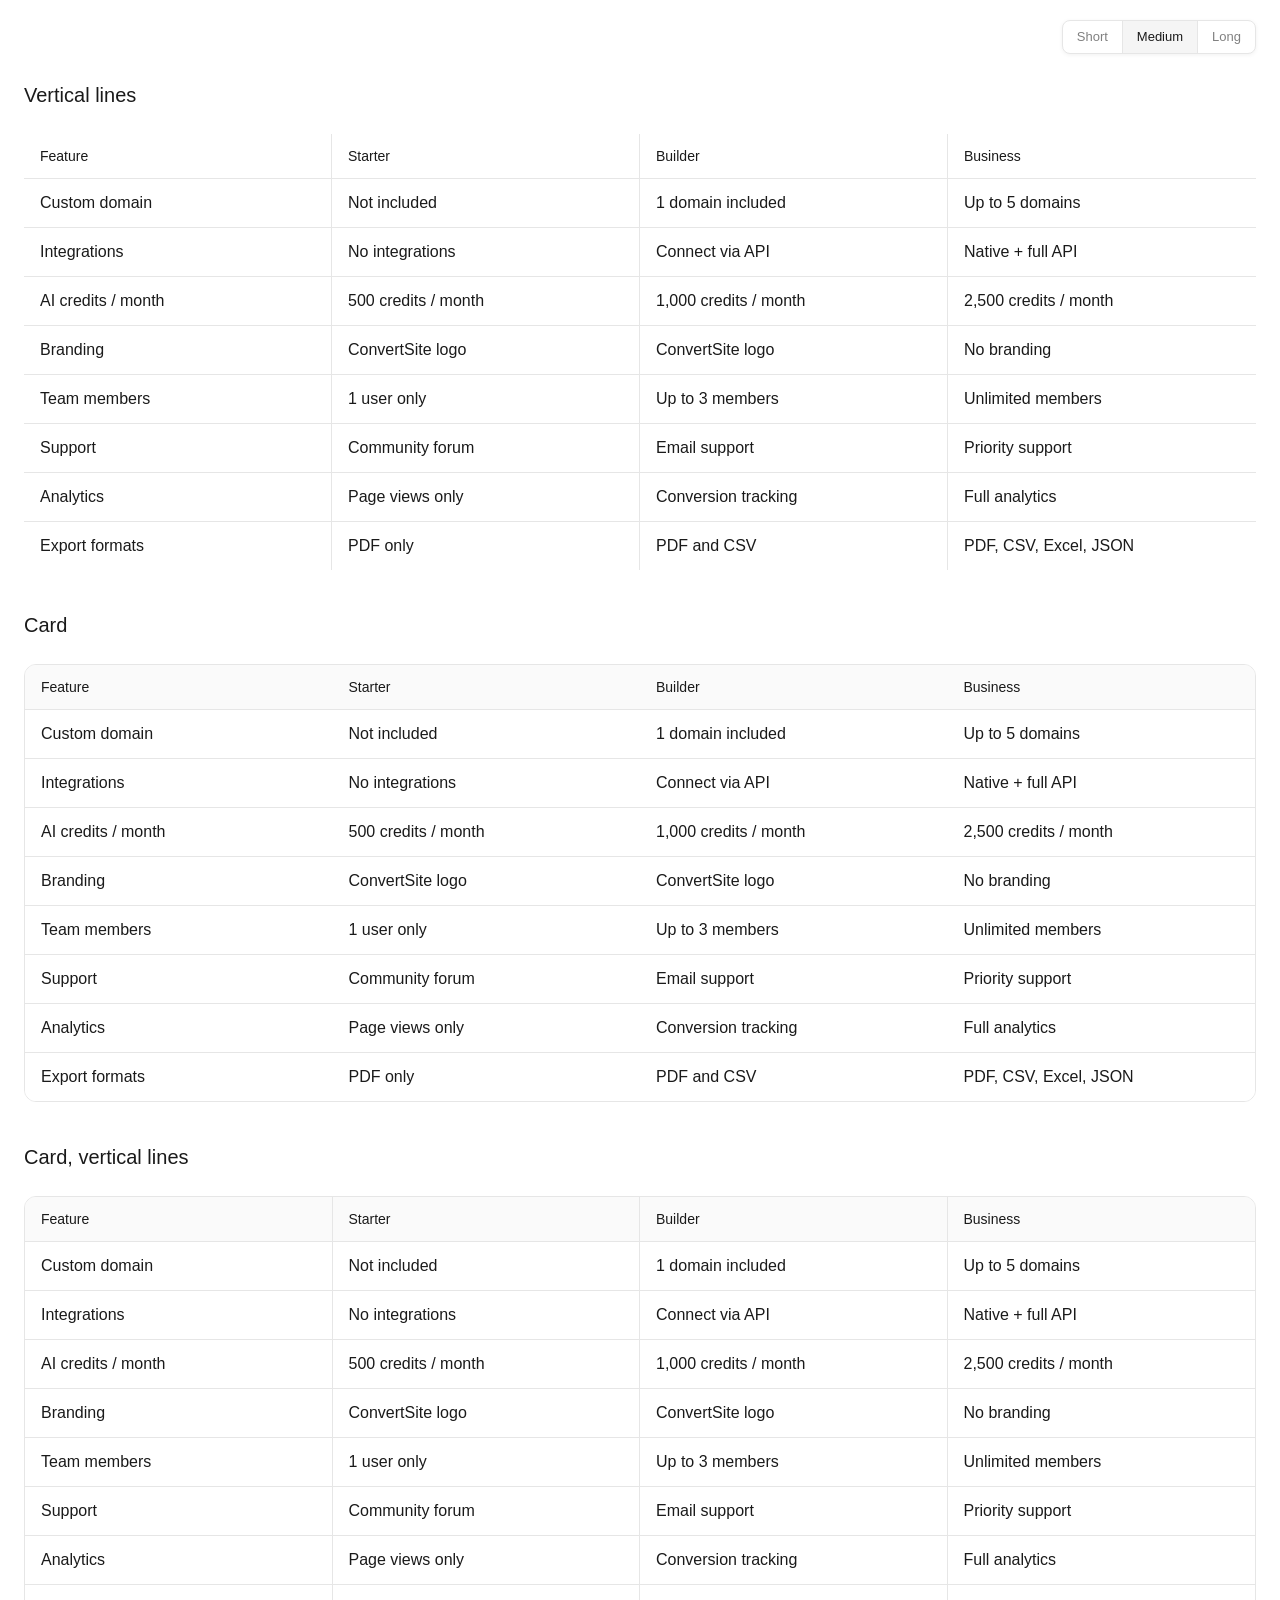
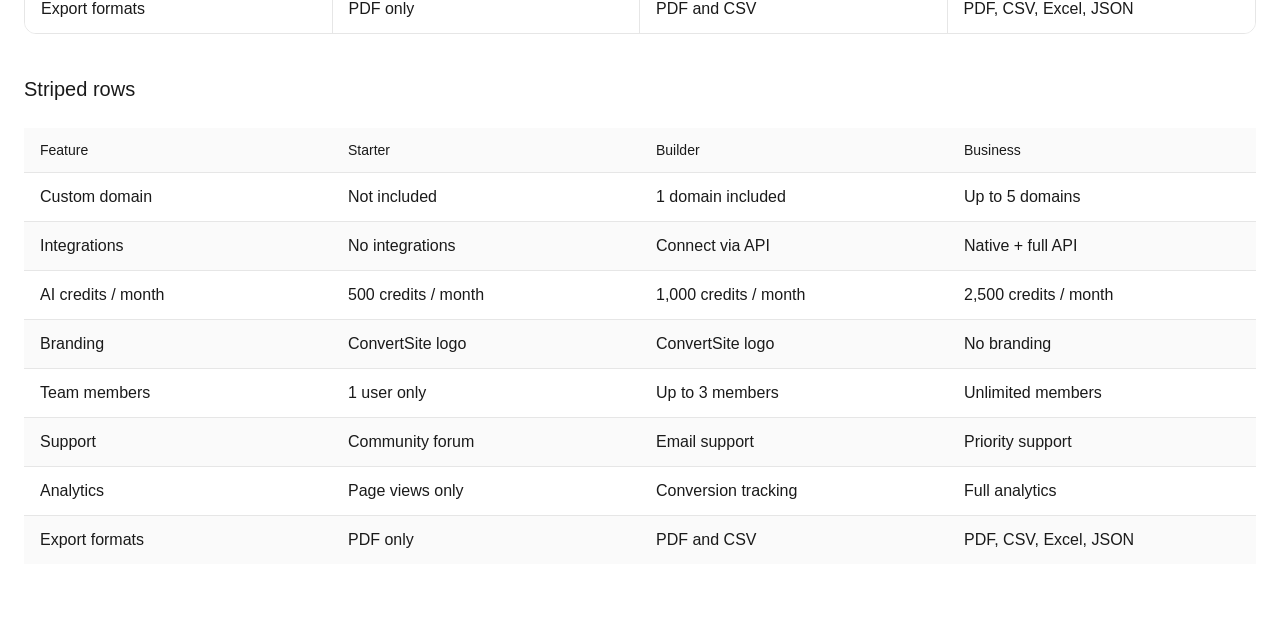
==== components-tables/index.html @ 65585ebb "rename" ====
<html>
    <head>
        <link rel="stylesheet" type="text/css" href="style.css" />
    </head>
    <body>

        <!-- Radio inputs — drive content switching via CSS :has() -->
        <input type="radio" id="opt-short" name="content-length">
        <input type="radio" id="opt-medium" name="content-length" checked>
        <input type="radio" id="opt-long" name="content-length">

        <!-- Controls -->
        <div class="controls">
            <label for="opt-short">Short</label>
            <label for="opt-medium">Medium</label>
            <label for="opt-long">Long</label>
        </div>

        <!-- Vertical lines -->
        <div class="section">
            <div class="section-title">Vertical lines</div>
            <div class="table-outer">
            <div class="table-wrapper vertical-lines borderless no-header-bg">
                <div class="table">
                    <div class="tr header">
                        <div class="td">Feature</div>
                        <div class="td">Starter</div>
                        <div class="td">Builder</div>
                        <div class="td">Business</div>
                    </div>
                    <div class="tr">
                        <div class="td"><span class="s">Domain</span><span class="m">Custom domain</span><span class="l">Custom domain setup</span></div>
                        <div class="td"><span class="s">—</span><span class="m">Not included</span><span class="l">Not available on this plan — upgrade to Builder or higher to use a custom domain</span></div>
                        <div class="td"><span class="s">1 domain</span><span class="m">1 domain included</span><span class="l">Include one custom domain to give your calculator a branded, professional URL</span></div>
                        <div class="td"><span class="s">Up to 5</span><span class="m">Up to 5 domains</span><span class="l">Connect up to five custom domains across your different products and marketing campaigns</span></div>
                    </div>
                    <div class="tr">
                        <div class="td"><span class="s">Integrations</span><span class="m">Integrations</span><span class="l">External integrations</span></div>
                        <div class="td"><span class="s">None</span><span class="m">No integrations</span><span class="l">No third-party integrations are supported on the Starter plan</span></div>
                        <div class="td"><span class="s">API key</span><span class="m">Connect via API</span><span class="l">Connect external services using a personal API key with our REST API</span></div>
                        <div class="td"><span class="s">Full</span><span class="m">Native + full API</span><span class="l">Native integrations with tools like Zapier and HubSpot, plus full REST API and webhook support</span></div>
                    </div>
                    <div class="tr">
                        <div class="td"><span class="s">AI credits</span><span class="m">AI credits / month</span><span class="l">Monthly AI credits</span></div>
                        <div class="td"><span class="s">500/mo</span><span class="m">500 credits / month</span><span class="l">500 AI credits per month, shared across all calculators on your account</span></div>
                        <div class="td"><span class="s">1K/mo</span><span class="m">1,000 credits / month</span><span class="l">1,000 AI credits per month — sufficient for most mid-traffic projects and calculators</span></div>
                        <div class="td"><span class="s">2.5K/mo</span><span class="m">2,500 credits / month</span><span class="l">2,500 AI credits per month with the option to purchase additional credit bundles as needed</span></div>
                    </div>
                    <div class="tr">
                        <div class="td"><span class="s">Branding</span><span class="m">Branding</span><span class="l">Branding &amp; white-label</span></div>
                        <div class="td"><span class="s">CC logo</span><span class="m">ConvertSite logo</span><span class="l">The ConvertSite logo is permanently shown on all your published calculators</span></div>
                        <div class="td"><span class="s">CC logo</span><span class="m">ConvertSite logo</span><span class="l">The ConvertSite branding remains visible on all calculators and cannot be hidden on this plan</span></div>
                        <div class="td"><span class="s">None</span><span class="m">No branding</span><span class="l">Fully white-label — remove all ConvertSite branding and present your calculators under your own company name and logo</span></div>
                    </div>
                    <div class="tr">
                        <div class="td"><span class="s">Team</span><span class="m">Team members</span><span class="l">Team &amp; collaboration</span></div>
                        <div class="td"><span class="s">1 user</span><span class="m">1 user only</span><span class="l">Single-user account — no collaboration features or team access are included</span></div>
                        <div class="td"><span class="s">3 users</span><span class="m">Up to 3 members</span><span class="l">Invite up to three team members to collaborate on calculators and share workspaces</span></div>
                        <div class="td"><span class="s">Unlimited</span><span class="m">Unlimited members</span><span class="l">Unlimited team members with role-based permissions, activity logs, and workspace management</span></div>
                    </div>
                    <div class="tr">
                        <div class="td"><span class="s">Support</span><span class="m">Support</span><span class="l">Customer support</span></div>
                        <div class="td"><span class="s">Forum</span><span class="m">Community forum</span><span class="l">Access our public documentation and community forum for self-service support only</span></div>
                        <div class="td"><span class="s">Email</span><span class="m">Email support</span><span class="l">Email support included with a guaranteed response within two business days</span></div>
                        <div class="td"><span class="s">Priority</span><span class="m">Priority support</span><span class="l">Dedicated account manager, priority ticket queue, and optional onboarding session with our team</span></div>
                    </div>
                    <div class="tr">
                        <div class="td"><span class="s">Analytics</span><span class="m">Analytics</span><span class="l">Analytics &amp; reporting</span></div>
                        <div class="td"><span class="s">Basic</span><span class="m">Page views only</span><span class="l">View basic traffic metrics including total page views and unique visitors per calculator</span></div>
                        <div class="td"><span class="s">Standard</span><span class="m">Conversion tracking</span><span class="l">Track conversions, user drop-off, and step-by-step funnel performance across your calculators</span></div>
                        <div class="td"><span class="s">Advanced</span><span class="m">Full analytics</span><span class="l">Advanced reporting dashboard with custom KPI configuration, audience segments, and scheduled email reports</span></div>
                    </div>
                    <div class="tr">
                        <div class="td"><span class="s">Export</span><span class="m">Export formats</span><span class="l">Data export</span></div>
                        <div class="td"><span class="s">PDF</span><span class="m">PDF only</span><span class="l">Download calculator results as a formatted PDF document — no other export options are available</span></div>
                        <div class="td"><span class="s">PDF, CSV</span><span class="m">PDF and CSV</span><span class="l">Export your data as a clean PDF report or a structured CSV file ready for spreadsheet tools</span></div>
                        <div class="td"><span class="s">All formats</span><span class="m">PDF, CSV, Excel, JSON</span><span class="l">Export in any format you need: PDF, CSV, Microsoft Excel (.xlsx), or raw JSON for developer and API use</span></div>
                    </div>
                </div>
            </div>
            </div>
        </div>

        <!-- Card -->
        <div class="section">
            <div class="section-title">Card</div>
            <div class="table-outer">
            <div class="table-wrapper">
                <div class="table">
                    <div class="tr header">
                        <div class="td">Feature</div>
                        <div class="td">Starter</div>
                        <div class="td">Builder</div>
                        <div class="td">Business</div>
                    </div>
                    <div class="tr">
                        <div class="td"><span class="s">Domain</span><span class="m">Custom domain</span><span class="l">Custom domain setup</span></div>
                        <div class="td"><span class="s">—</span><span class="m">Not included</span><span class="l">Not available on this plan — upgrade to Builder or higher to use a custom domain</span></div>
                        <div class="td"><span class="s">1 domain</span><span class="m">1 domain included</span><span class="l">Include one custom domain to give your calculator a branded, professional URL</span></div>
                        <div class="td"><span class="s">Up to 5</span><span class="m">Up to 5 domains</span><span class="l">Connect up to five custom domains across your different products and marketing campaigns</span></div>
                    </div>
                    <div class="tr">
                        <div class="td"><span class="s">Integrations</span><span class="m">Integrations</span><span class="l">External integrations</span></div>
                        <div class="td"><span class="s">None</span><span class="m">No integrations</span><span class="l">No third-party integrations are supported on the Starter plan</span></div>
                        <div class="td"><span class="s">API key</span><span class="m">Connect via API</span><span class="l">Connect external services using a personal API key with our REST API</span></div>
                        <div class="td"><span class="s">Full</span><span class="m">Native + full API</span><span class="l">Native integrations with tools like Zapier and HubSpot, plus full REST API and webhook support</span></div>
                    </div>
                    <div class="tr">
                        <div class="td"><span class="s">AI credits</span><span class="m">AI credits / month</span><span class="l">Monthly AI credits</span></div>
                        <div class="td"><span class="s">500/mo</span><span class="m">500 credits / month</span><span class="l">500 AI credits per month, shared across all calculators on your account</span></div>
                        <div class="td"><span class="s">1K/mo</span><span class="m">1,000 credits / month</span><span class="l">1,000 AI credits per month — sufficient for most mid-traffic projects and calculators</span></div>
                        <div class="td"><span class="s">2.5K/mo</span><span class="m">2,500 credits / month</span><span class="l">2,500 AI credits per month with the option to purchase additional credit bundles as needed</span></div>
                    </div>
                    <div class="tr">
                        <div class="td"><span class="s">Branding</span><span class="m">Branding</span><span class="l">Branding &amp; white-label</span></div>
                        <div class="td"><span class="s">CC logo</span><span class="m">ConvertSite logo</span><span class="l">The ConvertSite logo is permanently shown on all your published calculators</span></div>
                        <div class="td"><span class="s">CC logo</span><span class="m">ConvertSite logo</span><span class="l">The ConvertSite branding remains visible on all calculators and cannot be hidden on this plan</span></div>
                        <div class="td"><span class="s">None</span><span class="m">No branding</span><span class="l">Fully white-label — remove all ConvertSite branding and present your calculators under your own company name and logo</span></div>
                    </div>
                    <div class="tr">
                        <div class="td"><span class="s">Team</span><span class="m">Team members</span><span class="l">Team &amp; collaboration</span></div>
                        <div class="td"><span class="s">1 user</span><span class="m">1 user only</span><span class="l">Single-user account — no collaboration features or team access are included</span></div>
                        <div class="td"><span class="s">3 users</span><span class="m">Up to 3 members</span><span class="l">Invite up to three team members to collaborate on calculators and share workspaces</span></div>
                        <div class="td"><span class="s">Unlimited</span><span class="m">Unlimited members</span><span class="l">Unlimited team members with role-based permissions, activity logs, and workspace management</span></div>
                    </div>
                    <div class="tr">
                        <div class="td"><span class="s">Support</span><span class="m">Support</span><span class="l">Customer support</span></div>
                        <div class="td"><span class="s">Forum</span><span class="m">Community forum</span><span class="l">Access our public documentation and community forum for self-service support only</span></div>
                        <div class="td"><span class="s">Email</span><span class="m">Email support</span><span class="l">Email support included with a guaranteed response within two business days</span></div>
                        <div class="td"><span class="s">Priority</span><span class="m">Priority support</span><span class="l">Dedicated account manager, priority ticket queue, and optional onboarding session with our team</span></div>
                    </div>
                    <div class="tr">
                        <div class="td"><span class="s">Analytics</span><span class="m">Analytics</span><span class="l">Analytics &amp; reporting</span></div>
                        <div class="td"><span class="s">Basic</span><span class="m">Page views only</span><span class="l">View basic traffic metrics including total page views and unique visitors per calculator</span></div>
                        <div class="td"><span class="s">Standard</span><span class="m">Conversion tracking</span><span class="l">Track conversions, user drop-off, and step-by-step funnel performance across your calculators</span></div>
                        <div class="td"><span class="s">Advanced</span><span class="m">Full analytics</span><span class="l">Advanced reporting dashboard with custom KPI configuration, audience segments, and scheduled email reports</span></div>
                    </div>
                    <div class="tr">
                        <div class="td"><span class="s">Export</span><span class="m">Export formats</span><span class="l">Data export</span></div>
                        <div class="td"><span class="s">PDF</span><span class="m">PDF only</span><span class="l">Download calculator results as a formatted PDF document — no other export options are available</span></div>
                        <div class="td"><span class="s">PDF, CSV</span><span class="m">PDF and CSV</span><span class="l">Export your data as a clean PDF report or a structured CSV file ready for spreadsheet tools</span></div>
                        <div class="td"><span class="s">All formats</span><span class="m">PDF, CSV, Excel, JSON</span><span class="l">Export in any format you need: PDF, CSV, Microsoft Excel (.xlsx), or raw JSON for developer and API use</span></div>
                    </div>
                </div>
            </div>
            </div>
        </div>

        <!-- Card, vertical lines -->
        <div class="section">
            <div class="section-title">Card, vertical lines</div>
            <div class="table-outer">
            <div class="table-wrapper vertical-lines">
                <div class="table">
                    <div class="tr header">
                        <div class="td">Feature</div>
                        <div class="td">Starter</div>
                        <div class="td">Builder</div>
                        <div class="td">Business</div>
                    </div>
                    <div class="tr">
                        <div class="td"><span class="s">Domain</span><span class="m">Custom domain</span><span class="l">Custom domain setup</span></div>
                        <div class="td"><span class="s">—</span><span class="m">Not included</span><span class="l">Not available on this plan — upgrade to Builder or higher to use a custom domain</span></div>
                        <div class="td"><span class="s">1 domain</span><span class="m">1 domain included</span><span class="l">Include one custom domain to give your calculator a branded, professional URL</span></div>
                        <div class="td"><span class="s">Up to 5</span><span class="m">Up to 5 domains</span><span class="l">Connect up to five custom domains across your different products and marketing campaigns</span></div>
                    </div>
                    <div class="tr">
                        <div class="td"><span class="s">Integrations</span><span class="m">Integrations</span><span class="l">External integrations</span></div>
                        <div class="td"><span class="s">None</span><span class="m">No integrations</span><span class="l">No third-party integrations are supported on the Starter plan</span></div>
                        <div class="td"><span class="s">API key</span><span class="m">Connect via API</span><span class="l">Connect external services using a personal API key with our REST API</span></div>
                        <div class="td"><span class="s">Full</span><span class="m">Native + full API</span><span class="l">Native integrations with tools like Zapier and HubSpot, plus full REST API and webhook support</span></div>
                    </div>
                    <div class="tr">
                        <div class="td"><span class="s">AI credits</span><span class="m">AI credits / month</span><span class="l">Monthly AI credits</span></div>
                        <div class="td"><span class="s">500/mo</span><span class="m">500 credits / month</span><span class="l">500 AI credits per month, shared across all calculators on your account</span></div>
                        <div class="td"><span class="s">1K/mo</span><span class="m">1,000 credits / month</span><span class="l">1,000 AI credits per month — sufficient for most mid-traffic projects and calculators</span></div>
                        <div class="td"><span class="s">2.5K/mo</span><span class="m">2,500 credits / month</span><span class="l">2,500 AI credits per month with the option to purchase additional credit bundles as needed</span></div>
                    </div>
                    <div class="tr">
                        <div class="td"><span class="s">Branding</span><span class="m">Branding</span><span class="l">Branding &amp; white-label</span></div>
                        <div class="td"><span class="s">CC logo</span><span class="m">ConvertSite logo</span><span class="l">The ConvertSite logo is permanently shown on all your published calculators</span></div>
                        <div class="td"><span class="s">CC logo</span><span class="m">ConvertSite logo</span><span class="l">The ConvertSite branding remains visible on all calculators and cannot be hidden on this plan</span></div>
                        <div class="td"><span class="s">None</span><span class="m">No branding</span><span class="l">Fully white-label — remove all ConvertSite branding and present your calculators under your own company name and logo</span></div>
                    </div>
                    <div class="tr">
                        <div class="td"><span class="s">Team</span><span class="m">Team members</span><span class="l">Team &amp; collaboration</span></div>
                        <div class="td"><span class="s">1 user</span><span class="m">1 user only</span><span class="l">Single-user account — no collaboration features or team access are included</span></div>
                        <div class="td"><span class="s">3 users</span><span class="m">Up to 3 members</span><span class="l">Invite up to three team members to collaborate on calculators and share workspaces</span></div>
                        <div class="td"><span class="s">Unlimited</span><span class="m">Unlimited members</span><span class="l">Unlimited team members with role-based permissions, activity logs, and workspace management</span></div>
                    </div>
                    <div class="tr">
                        <div class="td"><span class="s">Support</span><span class="m">Support</span><span class="l">Customer support</span></div>
                        <div class="td"><span class="s">Forum</span><span class="m">Community forum</span><span class="l">Access our public documentation and community forum for self-service support only</span></div>
                        <div class="td"><span class="s">Email</span><span class="m">Email support</span><span class="l">Email support included with a guaranteed response within two business days</span></div>
                        <div class="td"><span class="s">Priority</span><span class="m">Priority support</span><span class="l">Dedicated account manager, priority ticket queue, and optional onboarding session with our team</span></div>
                    </div>
                    <div class="tr">
                        <div class="td"><span class="s">Analytics</span><span class="m">Analytics</span><span class="l">Analytics &amp; reporting</span></div>
                        <div class="td"><span class="s">Basic</span><span class="m">Page views only</span><span class="l">View basic traffic metrics including total page views and unique visitors per calculator</span></div>
                        <div class="td"><span class="s">Standard</span><span class="m">Conversion tracking</span><span class="l">Track conversions, user drop-off, and step-by-step funnel performance across your calculators</span></div>
                        <div class="td"><span class="s">Advanced</span><span class="m">Full analytics</span><span class="l">Advanced reporting dashboard with custom KPI configuration, audience segments, and scheduled email reports</span></div>
                    </div>
                    <div class="tr">
                        <div class="td"><span class="s">Export</span><span class="m">Export formats</span><span class="l">Data export</span></div>
                        <div class="td"><span class="s">PDF</span><span class="m">PDF only</span><span class="l">Download calculator results as a formatted PDF document — no other export options are available</span></div>
                        <div class="td"><span class="s">PDF, CSV</span><span class="m">PDF and CSV</span><span class="l">Export your data as a clean PDF report or a structured CSV file ready for spreadsheet tools</span></div>
                        <div class="td"><span class="s">All formats</span><span class="m">PDF, CSV, Excel, JSON</span><span class="l">Export in any format you need: PDF, CSV, Microsoft Excel (.xlsx), or raw JSON for developer and API use</span></div>
                    </div>
                </div>
            </div>
            </div>
        </div>

        <!-- Striped rows -->
        <div class="section">
            <div class="section-title">Striped rows</div>
            <div class="table-outer">
            <div class="table-wrapper striped borderless">
                <div class="table">
                    <div class="tr header">
                        <div class="td">Feature</div>
                        <div class="td">Starter</div>
                        <div class="td">Builder</div>
                        <div class="td">Business</div>
                    </div>
                    <div class="tr">
                        <div class="td"><span class="s">Domain</span><span class="m">Custom domain</span><span class="l">Custom domain setup</span></div>
                        <div class="td"><span class="s">—</span><span class="m">Not included</span><span class="l">Not available on this plan — upgrade to Builder or higher to use a custom domain</span></div>
                        <div class="td"><span class="s">1 domain</span><span class="m">1 domain included</span><span class="l">Include one custom domain to give your calculator a branded, professional URL</span></div>
                        <div class="td"><span class="s">Up to 5</span><span class="m">Up to 5 domains</span><span class="l">Connect up to five custom domains across your different products and marketing campaigns</span></div>
                    </div>
                    <div class="tr">
                        <div class="td"><span class="s">Integrations</span><span class="m">Integrations</span><span class="l">External integrations</span></div>
                        <div class="td"><span class="s">None</span><span class="m">No integrations</span><span class="l">No third-party integrations are supported on the Starter plan</span></div>
                        <div class="td"><span class="s">API key</span><span class="m">Connect via API</span><span class="l">Connect external services using a personal API key with our REST API</span></div>
                        <div class="td"><span class="s">Full</span><span class="m">Native + full API</span><span class="l">Native integrations with tools like Zapier and HubSpot, plus full REST API and webhook support</span></div>
                    </div>
                    <div class="tr">
                        <div class="td"><span class="s">AI credits</span><span class="m">AI credits / month</span><span class="l">Monthly AI credits</span></div>
                        <div class="td"><span class="s">500/mo</span><span class="m">500 credits / month</span><span class="l">500 AI credits per month, shared across all calculators on your account</span></div>
                        <div class="td"><span class="s">1K/mo</span><span class="m">1,000 credits / month</span><span class="l">1,000 AI credits per month — sufficient for most mid-traffic projects and calculators</span></div>
                        <div class="td"><span class="s">2.5K/mo</span><span class="m">2,500 credits / month</span><span class="l">2,500 AI credits per month with the option to purchase additional credit bundles as needed</span></div>
                    </div>
                    <div class="tr">
                        <div class="td"><span class="s">Branding</span><span class="m">Branding</span><span class="l">Branding &amp; white-label</span></div>
                        <div class="td"><span class="s">CC logo</span><span class="m">ConvertSite logo</span><span class="l">The ConvertSite logo is permanently shown on all your published calculators</span></div>
                        <div class="td"><span class="s">CC logo</span><span class="m">ConvertSite logo</span><span class="l">The ConvertSite branding remains visible on all calculators and cannot be hidden on this plan</span></div>
                        <div class="td"><span class="s">None</span><span class="m">No branding</span><span class="l">Fully white-label — remove all ConvertSite branding and present your calculators under your own company name and logo</span></div>
                    </div>
                    <div class="tr">
                        <div class="td"><span class="s">Team</span><span class="m">Team members</span><span class="l">Team &amp; collaboration</span></div>
                        <div class="td"><span class="s">1 user</span><span class="m">1 user only</span><span class="l">Single-user account — no collaboration features or team access are included</span></div>
                        <div class="td"><span class="s">3 users</span><span class="m">Up to 3 members</span><span class="l">Invite up to three team members to collaborate on calculators and share workspaces</span></div>
                        <div class="td"><span class="s">Unlimited</span><span class="m">Unlimited members</span><span class="l">Unlimited team members with role-based permissions, activity logs, and workspace management</span></div>
                    </div>
                    <div class="tr">
                        <div class="td"><span class="s">Support</span><span class="m">Support</span><span class="l">Customer support</span></div>
                        <div class="td"><span class="s">Forum</span><span class="m">Community forum</span><span class="l">Access our public documentation and community forum for self-service support only</span></div>
                        <div class="td"><span class="s">Email</span><span class="m">Email support</span><span class="l">Email support included with a guaranteed response within two business days</span></div>
                        <div class="td"><span class="s">Priority</span><span class="m">Priority support</span><span class="l">Dedicated account manager, priority ticket queue, and optional onboarding session with our team</span></div>
                    </div>
                    <div class="tr">
                        <div class="td"><span class="s">Analytics</span><span class="m">Analytics</span><span class="l">Analytics &amp; reporting</span></div>
                        <div class="td"><span class="s">Basic</span><span class="m">Page views only</span><span class="l">View basic traffic metrics including total page views and unique visitors per calculator</span></div>
                        <div class="td"><span class="s">Standard</span><span class="m">Conversion tracking</span><span class="l">Track conversions, user drop-off, and step-by-step funnel performance across your calculators</span></div>
                        <div class="td"><span class="s">Advanced</span><span class="m">Full analytics</span><span class="l">Advanced reporting dashboard with custom KPI configuration, audience segments, and scheduled email reports</span></div>
                    </div>
                    <div class="tr">
                        <div class="td"><span class="s">Export</span><span class="m">Export formats</span><span class="l">Data export</span></div>
                        <div class="td"><span class="s">PDF</span><span class="m">PDF only</span><span class="l">Download calculator results as a formatted PDF document — no other export options are available</span></div>
                        <div class="td"><span class="s">PDF, CSV</span><span class="m">PDF and CSV</span><span class="l">Export your data as a clean PDF report or a structured CSV file ready for spreadsheet tools</span></div>
                        <div class="td"><span class="s">All formats</span><span class="m">PDF, CSV, Excel, JSON</span><span class="l">Export in any format you need: PDF, CSV, Microsoft Excel (.xlsx), or raw JSON for developer and API use</span></div>
                    </div>
                </div>
            </div>
            </div>
        </div>

    </body>
</html>
---- components-tables/style.css ----
* {
    font-family: Inter, sans-serif;
    font-size: 16px;
    font-weight: 400;
    line-height: 1.5;
    box-sizing: border-box;
    margin: 0;
    padding: 0;
}

:root {
    --color-white: #ffffff;

    --color-neutral-900: #1A1A1A;
    --color-neutral-800: #333333;
    --color-neutral-700: #4D4D4D;
    --color-neutral-600: #666666;
    --color-neutral-500: #808080;
    --color-neutral-400: #A6A6A6;
    --color-neutral-300: #CCCCCC;
    --color-neutral-200: #E6E6E6;
    --color-neutral-100: #F5F5F5;
    --color-neutral-50:  #FAFAFA;
}

/* Hide radio inputs */
input[type="radio"][name="content-length"] {
    display: none;
}

body {
    padding: 80px 24px 40px;
    background: var(--color-white);
}

/* Controls */

.controls {
    position: fixed;
    top: 20px;
    right: 24px;
    display: flex;
    align-items: center;
    border: 1px solid var(--color-neutral-200);
    border-radius: 8px;
    overflow: hidden;
    background: var(--color-white);
    z-index: 100;
    box-shadow: 0 1px 4px rgba(0, 0, 0, 0.06);
}

.controls label {
    padding: 6px 14px;
    font-size: 13px;
    color: var(--color-neutral-500);
    cursor: pointer;
    border-right: 1px solid var(--color-neutral-200);
    white-space: nowrap;
    line-height: 20px;
}

.controls label:last-child {
    border-right: none;
}

#opt-short:checked ~ .controls label[for="opt-short"],
#opt-medium:checked ~ .controls label[for="opt-medium"],
#opt-long:checked ~ .controls label[for="opt-long"] {
    background: var(--color-neutral-100);
    color: var(--color-neutral-900);
    font-weight: 500;
}

/* Content visibility */

.s, .l { display: none; }
.m { display: inline; }

body:has(#opt-short:checked) .s { display: inline; }
body:has(#opt-short:checked) .m,
body:has(#opt-short:checked) .l { display: none; }

body:has(#opt-long:checked) .l { display: inline; }
body:has(#opt-long:checked) .s,
body:has(#opt-long:checked) .m { display: none; }

/* Section */

.section {
    margin-bottom: 40px;
}

.section-title {
    font-size: 20px;
    font-weight: 500;
    color: var(--color-neutral-900);
    margin-bottom: 24px;
}

/* Table base */

.table-wrapper {
    position: relative;
    width: 100%;
    overflow-x: auto;
    border: 1px solid var(--color-neutral-200);
    border-radius: 12px;
    background: var(--color-white);
}


.table {
    display: grid;
    grid-template-columns: repeat(4, minmax(200px, 1fr));
    min-width: 640px;
}

.tr {
    display: contents;
}

.tr .td {
    padding: 12px 16px;
    border-bottom: 1px solid var(--color-neutral-200);
    font-size: 14px;
    line-height: 20px;
    color: var(--color-neutral-900);
    background: var(--color-white);
}

.tr.header .td {
    background: var(--color-neutral-50);
    font-weight: 500;
    color: var(--color-neutral-900);
}

.tr:last-child .td {
    border-bottom: none;
}

/* Striped rows */

.table-wrapper.striped .tr:not(.header):nth-child(odd) .td {
    background: var(--color-neutral-50);
}

.table-wrapper.striped .tr:not(.header):nth-child(even) .td {
    background: var(--color-white);
}

/* Vertical lines */

.table-wrapper.vertical-lines .tr .td {
    border-right: 1px solid var(--color-neutral-200);
}

.table-wrapper.vertical-lines .tr .td:last-child {
    border-right: none;
}

/* Modifiers */

.table-wrapper.borderless {
    border: none;
    border-radius: 0;
}

.table-wrapper.borderless::after {
    border-radius: 0;
}

.table-wrapper.no-header-bg .tr.header .td {
    background: var(--color-white);
}
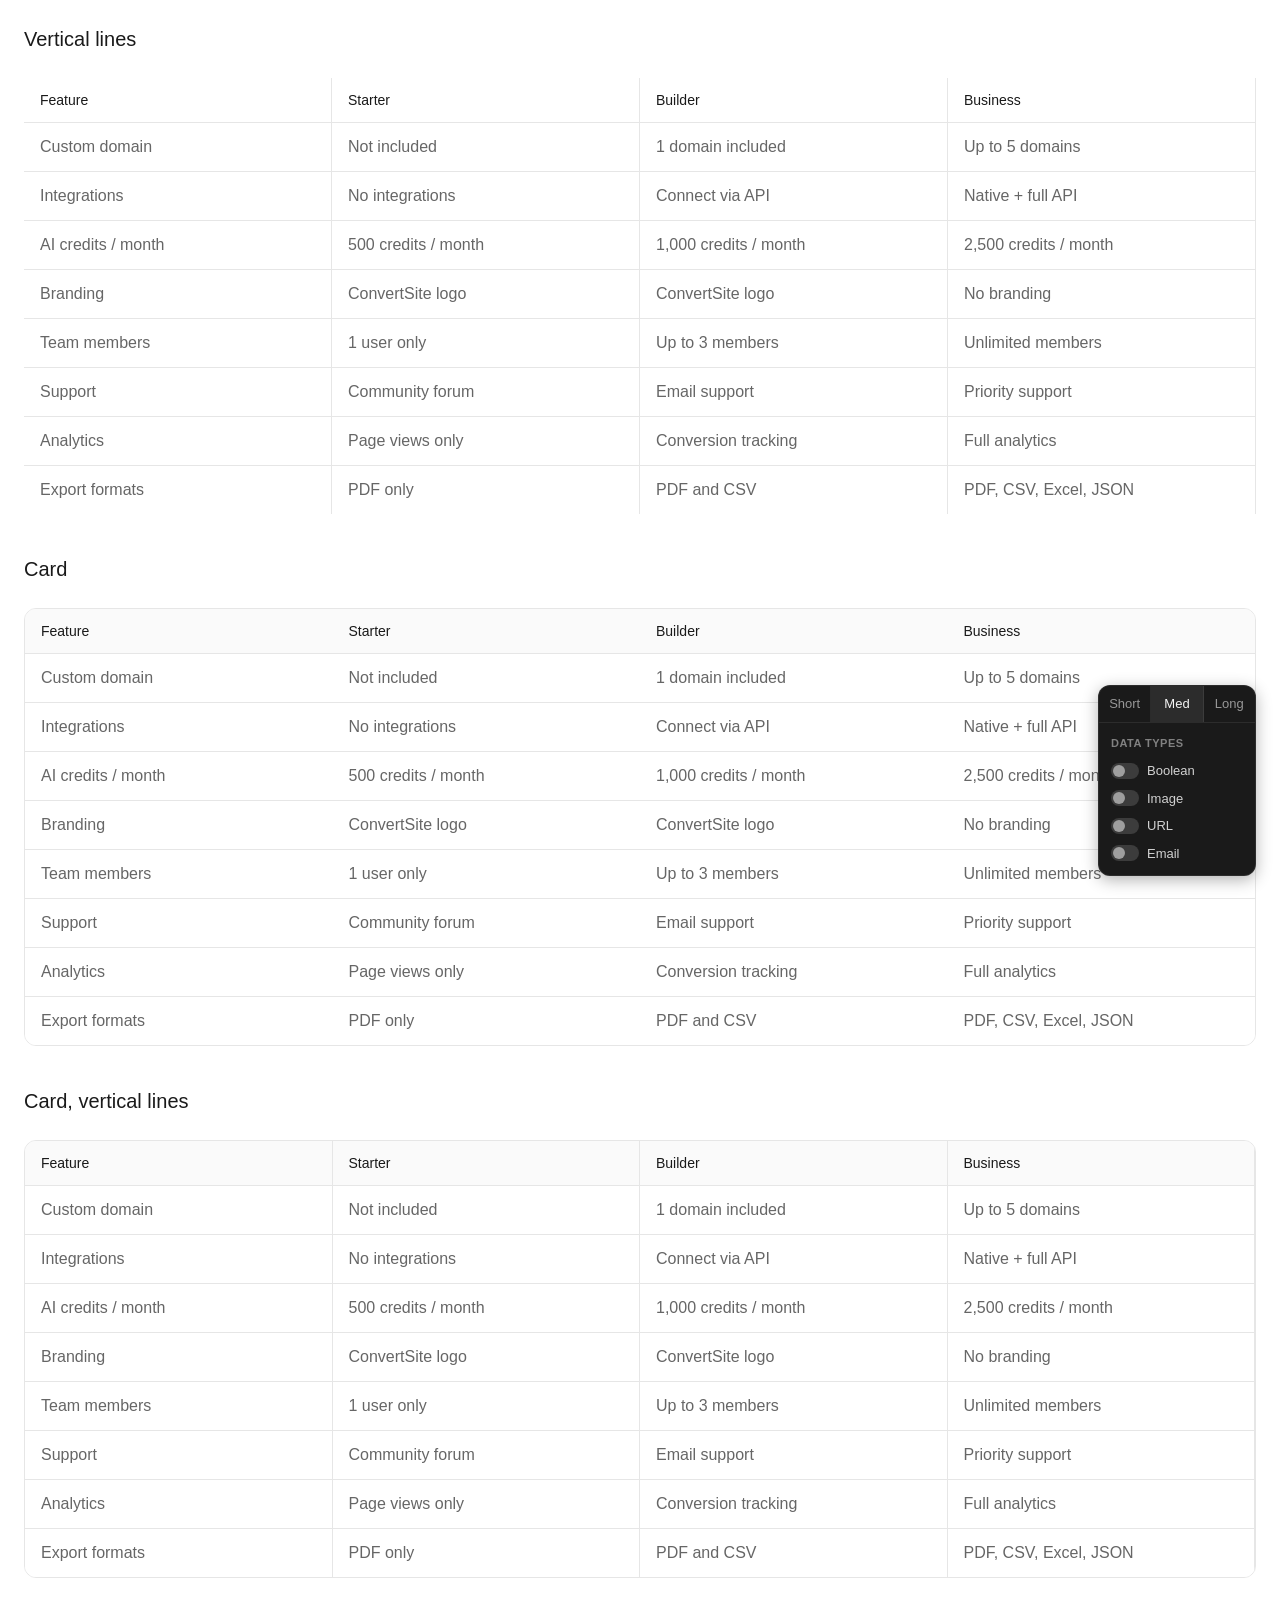
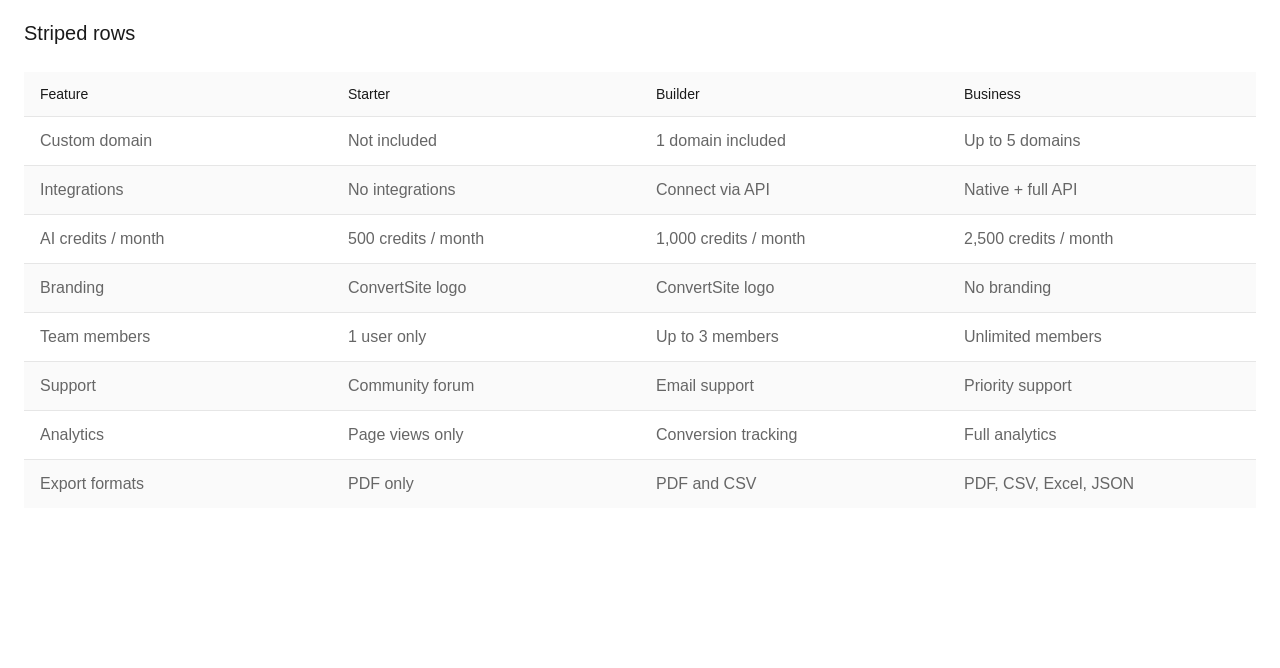
==== commit f972b5d5: "Tables: Added additional data-types" ====
--- a/components-tables/index.html
+++ b/components-tables/index.html
@@ -1,22 +1,50 @@
 <html>
     <head>
+        <meta name="viewport" content="width=device-width, initial-scale=1.0">
         <link rel="stylesheet" type="text/css" href="style.css" />
     </head>
     <body>
 
-        <!-- Radio inputs — drive content switching via CSS :has() -->
+        <!-- Radio inputs — content length -->
         <input type="radio" id="opt-short" name="content-length">
         <input type="radio" id="opt-medium" name="content-length" checked>
         <input type="radio" id="opt-long" name="content-length">
 
-        <!-- Controls -->
+        <!-- Controls — dark, bottom right -->
         <div class="controls">
-            <label for="opt-short">Short</label>
-            <label for="opt-medium">Medium</label>
-            <label for="opt-long">Long</label>
+            <div class="controls-segment">
+                <label for="opt-short">Short</label>
+                <label for="opt-medium">Med</label>
+                <label for="opt-long">Long</label>
+            </div>
+            <div class="controls-types">
+                <span class="controls-types-title">Data types</span>
+                <label class="switch-label">
+                    <input type="checkbox" id="dt-bool">
+                    <span class="switch"></span>
+                    Boolean
+                </label>
+                <label class="switch-label">
+                    <input type="checkbox" id="dt-img">
+                    <span class="switch"></span>
+                    Image
+                </label>
+                <label class="switch-label">
+                    <input type="checkbox" id="dt-url">
+                    <span class="switch"></span>
+                    URL
+                </label>
+                <label class="switch-label">
+                    <input type="checkbox" id="dt-email">
+                    <span class="switch"></span>
+                    Email
+                </label>
+            </div>
         </div>
 
-        <!-- Vertical lines -->
+        <!-- ═══════════════════════════════════════ -->
+        <!-- Vertical lines                          -->
+        <!-- ═══════════════════════════════════════ -->
         <div class="section">
             <div class="section-title">Vertical lines</div>
             <div class="table-outer">
@@ -24,64 +52,102 @@
                 <div class="table">
                     <div class="tr header">
                         <div class="td">Feature</div>
-                        <div class="td">Starter</div>
-                        <div class="td">Builder</div>
-                        <div class="td">Business</div>
+                        <div class="td col-plain">Starter</div>
+                        <div class="td col-plain">Builder</div>
+                        <div class="td col-plain">Business</div>
+                        <div class="td dt-bool">Boolean</div>
+                        <div class="td dt-img">Image</div>
+                        <div class="td dt-url">URL</div>
+                        <div class="td dt-email">Email</div>
                     </div>
                     <div class="tr">
                         <div class="td"><span class="s">Domain</span><span class="m">Custom domain</span><span class="l">Custom domain setup</span></div>
-                        <div class="td"><span class="s">—</span><span class="m">Not included</span><span class="l">Not available on this plan — upgrade to Builder or higher to use a custom domain</span></div>
-                        <div class="td"><span class="s">1 domain</span><span class="m">1 domain included</span><span class="l">Include one custom domain to give your calculator a branded, professional URL</span></div>
-                        <div class="td"><span class="s">Up to 5</span><span class="m">Up to 5 domains</span><span class="l">Connect up to five custom domains across your different products and marketing campaigns</span></div>
+                        <div class="td col-plain"><span class="s">—</span><span class="m">Not included</span><span class="l">Not available on this plan — upgrade to Builder or higher</span></div>
+                        <div class="td col-plain"><span class="s">1 domain</span><span class="m">1 domain included</span><span class="l">Include one custom domain to give your calculator a branded URL</span></div>
+                        <div class="td col-plain"><span class="s">Up to 5</span><span class="m">Up to 5 domains</span><span class="l">Connect up to five custom domains across your products and campaigns</span></div>
+                        <div class="td dt-bool"><span class="bool-true">True</span></div>
+                        <div class="td dt-img"><img src="https://picsum.photos/seed/1/40/40" alt=""></div>
+                        <div class="td dt-url"><a href="https://docs.convertsite.io" target="_blank">docs.convertsite.io</a></div>
+                        <div class="td dt-email"><a href="mailto:hello@example.com">hello@example.com</a></div>
                     </div>
                     <div class="tr">
                         <div class="td"><span class="s">Integrations</span><span class="m">Integrations</span><span class="l">External integrations</span></div>
-                        <div class="td"><span class="s">None</span><span class="m">No integrations</span><span class="l">No third-party integrations are supported on the Starter plan</span></div>
-                        <div class="td"><span class="s">API key</span><span class="m">Connect via API</span><span class="l">Connect external services using a personal API key with our REST API</span></div>
-                        <div class="td"><span class="s">Full</span><span class="m">Native + full API</span><span class="l">Native integrations with tools like Zapier and HubSpot, plus full REST API and webhook support</span></div>
+                        <div class="td col-plain"><span class="s">None</span><span class="m">No integrations</span><span class="l">No third-party integrations are supported on the Starter plan</span></div>
+                        <div class="td col-plain"><span class="s">API key</span><span class="m">Connect via API</span><span class="l">Connect external services using a personal API key with our REST API</span></div>
+                        <div class="td col-plain"><span class="s">Full</span><span class="m">Native + full API</span><span class="l">Native integrations with tools like Zapier and HubSpot, plus full REST API and webhook support</span></div>
+                        <div class="td dt-bool"><span class="bool-false">False</span></div>
+                        <div class="td dt-img"><img src="https://picsum.photos/seed/2/40/40" alt=""></div>
+                        <div class="td dt-url"><a href="https://zapier.com/apps" target="_blank">zapier.com/apps</a></div>
+                        <div class="td dt-email"><a href="mailto:api@example.com">api@example.com</a></div>
                     </div>
                     <div class="tr">
                         <div class="td"><span class="s">AI credits</span><span class="m">AI credits / month</span><span class="l">Monthly AI credits</span></div>
-                        <div class="td"><span class="s">500/mo</span><span class="m">500 credits / month</span><span class="l">500 AI credits per month, shared across all calculators on your account</span></div>
-                        <div class="td"><span class="s">1K/mo</span><span class="m">1,000 credits / month</span><span class="l">1,000 AI credits per month — sufficient for most mid-traffic projects and calculators</span></div>
-                        <div class="td"><span class="s">2.5K/mo</span><span class="m">2,500 credits / month</span><span class="l">2,500 AI credits per month with the option to purchase additional credit bundles as needed</span></div>
+                        <div class="td col-plain"><span class="s">500/mo</span><span class="m">500 credits / month</span><span class="l">500 AI credits per month, shared across all calculators on your account</span></div>
+                        <div class="td col-plain"><span class="s">1K/mo</span><span class="m">1,000 credits / month</span><span class="l">1,000 AI credits per month — sufficient for most mid-traffic projects</span></div>
+                        <div class="td col-plain"><span class="s">2.5K/mo</span><span class="m">2,500 credits / month</span><span class="l">2,500 AI credits per month with the option to purchase additional bundles</span></div>
+                        <div class="td dt-bool"><span class="bool-true">True</span></div>
+                        <div class="td dt-img"><img src="https://picsum.photos/seed/3/40/40" alt=""></div>
+                        <div class="td dt-url"><a href="https://ai.convertsite.io" target="_blank">ai.convertsite.io</a></div>
+                        <div class="td dt-email"><a href="mailto:ai@example.com">ai@example.com</a></div>
                     </div>
                     <div class="tr">
                         <div class="td"><span class="s">Branding</span><span class="m">Branding</span><span class="l">Branding &amp; white-label</span></div>
-                        <div class="td"><span class="s">CC logo</span><span class="m">ConvertSite logo</span><span class="l">The ConvertSite logo is permanently shown on all your published calculators</span></div>
-                        <div class="td"><span class="s">CC logo</span><span class="m">ConvertSite logo</span><span class="l">The ConvertSite branding remains visible on all calculators and cannot be hidden on this plan</span></div>
-                        <div class="td"><span class="s">None</span><span class="m">No branding</span><span class="l">Fully white-label — remove all ConvertSite branding and present your calculators under your own company name and logo</span></div>
+                        <div class="td col-plain"><span class="s">CC logo</span><span class="m">ConvertSite logo</span><span class="l">The ConvertSite logo is permanently shown on all your published calculators</span></div>
+                        <div class="td col-plain"><span class="s">CC logo</span><span class="m">ConvertSite logo</span><span class="l">The ConvertSite branding remains visible and cannot be hidden on this plan</span></div>
+                        <div class="td col-plain"><span class="s">None</span><span class="m">No branding</span><span class="l">Fully white-label — remove all ConvertSite branding from your calculators</span></div>
+                        <div class="td dt-bool"><span class="bool-false">False</span></div>
+                        <div class="td dt-img"><img src="https://picsum.photos/seed/4/40/40" alt=""></div>
+                        <div class="td dt-url"><a href="https://brand.convertsite.io" target="_blank">brand.convertsite.io</a></div>
+                        <div class="td dt-email"><a href="mailto:brand@example.com">brand@example.com</a></div>
                     </div>
                     <div class="tr">
                         <div class="td"><span class="s">Team</span><span class="m">Team members</span><span class="l">Team &amp; collaboration</span></div>
-                        <div class="td"><span class="s">1 user</span><span class="m">1 user only</span><span class="l">Single-user account — no collaboration features or team access are included</span></div>
-                        <div class="td"><span class="s">3 users</span><span class="m">Up to 3 members</span><span class="l">Invite up to three team members to collaborate on calculators and share workspaces</span></div>
-                        <div class="td"><span class="s">Unlimited</span><span class="m">Unlimited members</span><span class="l">Unlimited team members with role-based permissions, activity logs, and workspace management</span></div>
+                        <div class="td col-plain"><span class="s">1 user</span><span class="m">1 user only</span><span class="l">Single-user account — no collaboration features or team access included</span></div>
+                        <div class="td col-plain"><span class="s">3 users</span><span class="m">Up to 3 members</span><span class="l">Invite up to three team members to collaborate on calculators</span></div>
+                        <div class="td col-plain"><span class="s">Unlimited</span><span class="m">Unlimited members</span><span class="l">Unlimited team members with role-based permissions and workspace management</span></div>
+                        <div class="td dt-bool"><span class="bool-true">True</span></div>
+                        <div class="td dt-img"><img src="https://picsum.photos/seed/5/40/40" alt=""></div>
+                        <div class="td dt-url"><a href="https://team.convertsite.io" target="_blank">team.convertsite.io</a></div>
+                        <div class="td dt-email"><a href="mailto:team@example.com">team@example.com</a></div>
                     </div>
                     <div class="tr">
                         <div class="td"><span class="s">Support</span><span class="m">Support</span><span class="l">Customer support</span></div>
-                        <div class="td"><span class="s">Forum</span><span class="m">Community forum</span><span class="l">Access our public documentation and community forum for self-service support only</span></div>
-                        <div class="td"><span class="s">Email</span><span class="m">Email support</span><span class="l">Email support included with a guaranteed response within two business days</span></div>
-                        <div class="td"><span class="s">Priority</span><span class="m">Priority support</span><span class="l">Dedicated account manager, priority ticket queue, and optional onboarding session with our team</span></div>
+                        <div class="td col-plain"><span class="s">Forum</span><span class="m">Community forum</span><span class="l">Access our public documentation and community forum for self-service support</span></div>
+                        <div class="td col-plain"><span class="s">Email</span><span class="m">Email support</span><span class="l">Email support with a guaranteed response within two business days</span></div>
+                        <div class="td col-plain"><span class="s">Priority</span><span class="m">Priority support</span><span class="l">Dedicated account manager, priority ticket queue, and optional onboarding session</span></div>
+                        <div class="td dt-bool"><span class="bool-true">True</span></div>
+                        <div class="td dt-img"><img src="https://picsum.photos/seed/6/40/40" alt=""></div>
+                        <div class="td dt-url"><a href="https://support.convertsite.io" target="_blank">support.convertsite.io</a></div>
+                        <div class="td dt-email"><a href="mailto:support@example.com">support@example.com</a></div>
                     </div>
                     <div class="tr">
                         <div class="td"><span class="s">Analytics</span><span class="m">Analytics</span><span class="l">Analytics &amp; reporting</span></div>
-                        <div class="td"><span class="s">Basic</span><span class="m">Page views only</span><span class="l">View basic traffic metrics including total page views and unique visitors per calculator</span></div>
-                        <div class="td"><span class="s">Standard</span><span class="m">Conversion tracking</span><span class="l">Track conversions, user drop-off, and step-by-step funnel performance across your calculators</span></div>
-                        <div class="td"><span class="s">Advanced</span><span class="m">Full analytics</span><span class="l">Advanced reporting dashboard with custom KPI configuration, audience segments, and scheduled email reports</span></div>
+                        <div class="td col-plain"><span class="s">Basic</span><span class="m">Page views only</span><span class="l">View basic traffic metrics including total page views and unique visitors</span></div>
+                        <div class="td col-plain"><span class="s">Standard</span><span class="m">Conversion tracking</span><span class="l">Track conversions, user drop-off, and step-by-step funnel performance</span></div>
+                        <div class="td col-plain"><span class="s">Advanced</span><span class="m">Full analytics</span><span class="l">Advanced reporting with custom KPI configuration and audience segments</span></div>
+                        <div class="td dt-bool"><span class="bool-false">False</span></div>
+                        <div class="td dt-img"><img src="https://picsum.photos/seed/7/40/40" alt=""></div>
+                        <div class="td dt-url"><a href="https://analytics.convertsite.io" target="_blank">analytics.convertsite.io</a></div>
+                        <div class="td dt-email"><a href="mailto:data@example.com">data@example.com</a></div>
                     </div>
                     <div class="tr">
                         <div class="td"><span class="s">Export</span><span class="m">Export formats</span><span class="l">Data export</span></div>
-                        <div class="td"><span class="s">PDF</span><span class="m">PDF only</span><span class="l">Download calculator results as a formatted PDF document — no other export options are available</span></div>
-                        <div class="td"><span class="s">PDF, CSV</span><span class="m">PDF and CSV</span><span class="l">Export your data as a clean PDF report or a structured CSV file ready for spreadsheet tools</span></div>
-                        <div class="td"><span class="s">All formats</span><span class="m">PDF, CSV, Excel, JSON</span><span class="l">Export in any format you need: PDF, CSV, Microsoft Excel (.xlsx), or raw JSON for developer and API use</span></div>
+                        <div class="td col-plain"><span class="s">PDF</span><span class="m">PDF only</span><span class="l">Download calculator results as a formatted PDF — no other export options available</span></div>
+                        <div class="td col-plain"><span class="s">PDF, CSV</span><span class="m">PDF and CSV</span><span class="l">Export your data as a PDF report or a structured CSV file for spreadsheet tools</span></div>
+                        <div class="td col-plain"><span class="s">All formats</span><span class="m">PDF, CSV, Excel, JSON</span><span class="l">Export in any format: PDF, CSV, Microsoft Excel (.xlsx), or raw JSON</span></div>
+                        <div class="td dt-bool"><span class="bool-true">True</span></div>
+                        <div class="td dt-img"><img src="https://picsum.photos/seed/8/40/40" alt=""></div>
+                        <div class="td dt-url"><a href="https://export.convertsite.io" target="_blank">export.convertsite.io</a></div>
+                        <div class="td dt-email"><a href="mailto:export@example.com">export@example.com</a></div>
                     </div>
                 </div>
             </div>
             </div>
         </div>
 
-        <!-- Card -->
+        <!-- ═══════════════════════════════════════ -->
+        <!-- Card                                    -->
+        <!-- ═══════════════════════════════════════ -->
         <div class="section">
             <div class="section-title">Card</div>
             <div class="table-outer">
@@ -89,64 +155,102 @@
                 <div class="table">
                     <div class="tr header">
                         <div class="td">Feature</div>
-                        <div class="td">Starter</div>
-                        <div class="td">Builder</div>
-                        <div class="td">Business</div>
+                        <div class="td col-plain">Starter</div>
+                        <div class="td col-plain">Builder</div>
+                        <div class="td col-plain">Business</div>
+                        <div class="td dt-bool">Boolean</div>
+                        <div class="td dt-img">Image</div>
+                        <div class="td dt-url">URL</div>
+                        <div class="td dt-email">Email</div>
                     </div>
                     <div class="tr">
                         <div class="td"><span class="s">Domain</span><span class="m">Custom domain</span><span class="l">Custom domain setup</span></div>
-                        <div class="td"><span class="s">—</span><span class="m">Not included</span><span class="l">Not available on this plan — upgrade to Builder or higher to use a custom domain</span></div>
-                        <div class="td"><span class="s">1 domain</span><span class="m">1 domain included</span><span class="l">Include one custom domain to give your calculator a branded, professional URL</span></div>
-                        <div class="td"><span class="s">Up to 5</span><span class="m">Up to 5 domains</span><span class="l">Connect up to five custom domains across your different products and marketing campaigns</span></div>
+                        <div class="td col-plain"><span class="s">—</span><span class="m">Not included</span><span class="l">Not available on this plan — upgrade to Builder or higher</span></div>
+                        <div class="td col-plain"><span class="s">1 domain</span><span class="m">1 domain included</span><span class="l">Include one custom domain to give your calculator a branded URL</span></div>
+                        <div class="td col-plain"><span class="s">Up to 5</span><span class="m">Up to 5 domains</span><span class="l">Connect up to five custom domains across your products and campaigns</span></div>
+                        <div class="td dt-bool"><span class="bool-true">True</span></div>
+                        <div class="td dt-img"><img src="https://picsum.photos/seed/1/40/40" alt=""></div>
+                        <div class="td dt-url"><a href="https://docs.convertsite.io" target="_blank">docs.convertsite.io</a></div>
+                        <div class="td dt-email"><a href="mailto:hello@example.com">hello@example.com</a></div>
                     </div>
                     <div class="tr">
                         <div class="td"><span class="s">Integrations</span><span class="m">Integrations</span><span class="l">External integrations</span></div>
-                        <div class="td"><span class="s">None</span><span class="m">No integrations</span><span class="l">No third-party integrations are supported on the Starter plan</span></div>
-                        <div class="td"><span class="s">API key</span><span class="m">Connect via API</span><span class="l">Connect external services using a personal API key with our REST API</span></div>
-                        <div class="td"><span class="s">Full</span><span class="m">Native + full API</span><span class="l">Native integrations with tools like Zapier and HubSpot, plus full REST API and webhook support</span></div>
+                        <div class="td col-plain"><span class="s">None</span><span class="m">No integrations</span><span class="l">No third-party integrations are supported on the Starter plan</span></div>
+                        <div class="td col-plain"><span class="s">API key</span><span class="m">Connect via API</span><span class="l">Connect external services using a personal API key with our REST API</span></div>
+                        <div class="td col-plain"><span class="s">Full</span><span class="m">Native + full API</span><span class="l">Native integrations with tools like Zapier and HubSpot, plus full REST API and webhook support</span></div>
+                        <div class="td dt-bool"><span class="bool-false">False</span></div>
+                        <div class="td dt-img"><img src="https://picsum.photos/seed/2/40/40" alt=""></div>
+                        <div class="td dt-url"><a href="https://zapier.com/apps" target="_blank">zapier.com/apps</a></div>
+                        <div class="td dt-email"><a href="mailto:api@example.com">api@example.com</a></div>
                     </div>
                     <div class="tr">
                         <div class="td"><span class="s">AI credits</span><span class="m">AI credits / month</span><span class="l">Monthly AI credits</span></div>
-                        <div class="td"><span class="s">500/mo</span><span class="m">500 credits / month</span><span class="l">500 AI credits per month, shared across all calculators on your account</span></div>
-                        <div class="td"><span class="s">1K/mo</span><span class="m">1,000 credits / month</span><span class="l">1,000 AI credits per month — sufficient for most mid-traffic projects and calculators</span></div>
-                        <div class="td"><span class="s">2.5K/mo</span><span class="m">2,500 credits / month</span><span class="l">2,500 AI credits per month with the option to purchase additional credit bundles as needed</span></div>
+                        <div class="td col-plain"><span class="s">500/mo</span><span class="m">500 credits / month</span><span class="l">500 AI credits per month, shared across all calculators on your account</span></div>
+                        <div class="td col-plain"><span class="s">1K/mo</span><span class="m">1,000 credits / month</span><span class="l">1,000 AI credits per month — sufficient for most mid-traffic projects</span></div>
+                        <div class="td col-plain"><span class="s">2.5K/mo</span><span class="m">2,500 credits / month</span><span class="l">2,500 AI credits per month with the option to purchase additional bundles</span></div>
+                        <div class="td dt-bool"><span class="bool-true">True</span></div>
+                        <div class="td dt-img"><img src="https://picsum.photos/seed/3/40/40" alt=""></div>
+                        <div class="td dt-url"><a href="https://ai.convertsite.io" target="_blank">ai.convertsite.io</a></div>
+                        <div class="td dt-email"><a href="mailto:ai@example.com">ai@example.com</a></div>
                     </div>
                     <div class="tr">
                         <div class="td"><span class="s">Branding</span><span class="m">Branding</span><span class="l">Branding &amp; white-label</span></div>
-                        <div class="td"><span class="s">CC logo</span><span class="m">ConvertSite logo</span><span class="l">The ConvertSite logo is permanently shown on all your published calculators</span></div>
-                        <div class="td"><span class="s">CC logo</span><span class="m">ConvertSite logo</span><span class="l">The ConvertSite branding remains visible on all calculators and cannot be hidden on this plan</span></div>
-                        <div class="td"><span class="s">None</span><span class="m">No branding</span><span class="l">Fully white-label — remove all ConvertSite branding and present your calculators under your own company name and logo</span></div>
+                        <div class="td col-plain"><span class="s">CC logo</span><span class="m">ConvertSite logo</span><span class="l">The ConvertSite logo is permanently shown on all your published calculators</span></div>
+                        <div class="td col-plain"><span class="s">CC logo</span><span class="m">ConvertSite logo</span><span class="l">The ConvertSite branding remains visible and cannot be hidden on this plan</span></div>
+                        <div class="td col-plain"><span class="s">None</span><span class="m">No branding</span><span class="l">Fully white-label — remove all ConvertSite branding from your calculators</span></div>
+                        <div class="td dt-bool"><span class="bool-false">False</span></div>
+                        <div class="td dt-img"><img src="https://picsum.photos/seed/4/40/40" alt=""></div>
+                        <div class="td dt-url"><a href="https://brand.convertsite.io" target="_blank">brand.convertsite.io</a></div>
+                        <div class="td dt-email"><a href="mailto:brand@example.com">brand@example.com</a></div>
                     </div>
                     <div class="tr">
                         <div class="td"><span class="s">Team</span><span class="m">Team members</span><span class="l">Team &amp; collaboration</span></div>
-                        <div class="td"><span class="s">1 user</span><span class="m">1 user only</span><span class="l">Single-user account — no collaboration features or team access are included</span></div>
-                        <div class="td"><span class="s">3 users</span><span class="m">Up to 3 members</span><span class="l">Invite up to three team members to collaborate on calculators and share workspaces</span></div>
-                        <div class="td"><span class="s">Unlimited</span><span class="m">Unlimited members</span><span class="l">Unlimited team members with role-based permissions, activity logs, and workspace management</span></div>
+                        <div class="td col-plain"><span class="s">1 user</span><span class="m">1 user only</span><span class="l">Single-user account — no collaboration features or team access included</span></div>
+                        <div class="td col-plain"><span class="s">3 users</span><span class="m">Up to 3 members</span><span class="l">Invite up to three team members to collaborate on calculators</span></div>
+                        <div class="td col-plain"><span class="s">Unlimited</span><span class="m">Unlimited members</span><span class="l">Unlimited team members with role-based permissions and workspace management</span></div>
+                        <div class="td dt-bool"><span class="bool-true">True</span></div>
+                        <div class="td dt-img"><img src="https://picsum.photos/seed/5/40/40" alt=""></div>
+                        <div class="td dt-url"><a href="https://team.convertsite.io" target="_blank">team.convertsite.io</a></div>
+                        <div class="td dt-email"><a href="mailto:team@example.com">team@example.com</a></div>
                     </div>
                     <div class="tr">
                         <div class="td"><span class="s">Support</span><span class="m">Support</span><span class="l">Customer support</span></div>
-                        <div class="td"><span class="s">Forum</span><span class="m">Community forum</span><span class="l">Access our public documentation and community forum for self-service support only</span></div>
-                        <div class="td"><span class="s">Email</span><span class="m">Email support</span><span class="l">Email support included with a guaranteed response within two business days</span></div>
-                        <div class="td"><span class="s">Priority</span><span class="m">Priority support</span><span class="l">Dedicated account manager, priority ticket queue, and optional onboarding session with our team</span></div>
+                        <div class="td col-plain"><span class="s">Forum</span><span class="m">Community forum</span><span class="l">Access our public documentation and community forum for self-service support</span></div>
+                        <div class="td col-plain"><span class="s">Email</span><span class="m">Email support</span><span class="l">Email support with a guaranteed response within two business days</span></div>
+                        <div class="td col-plain"><span class="s">Priority</span><span class="m">Priority support</span><span class="l">Dedicated account manager, priority ticket queue, and optional onboarding session</span></div>
+                        <div class="td dt-bool"><span class="bool-true">True</span></div>
+                        <div class="td dt-img"><img src="https://picsum.photos/seed/6/40/40" alt=""></div>
+                        <div class="td dt-url"><a href="https://support.convertsite.io" target="_blank">support.convertsite.io</a></div>
+                        <div class="td dt-email"><a href="mailto:support@example.com">support@example.com</a></div>
                     </div>
                     <div class="tr">
                         <div class="td"><span class="s">Analytics</span><span class="m">Analytics</span><span class="l">Analytics &amp; reporting</span></div>
-                        <div class="td"><span class="s">Basic</span><span class="m">Page views only</span><span class="l">View basic traffic metrics including total page views and unique visitors per calculator</span></div>
-                        <div class="td"><span class="s">Standard</span><span class="m">Conversion tracking</span><span class="l">Track conversions, user drop-off, and step-by-step funnel performance across your calculators</span></div>
-                        <div class="td"><span class="s">Advanced</span><span class="m">Full analytics</span><span class="l">Advanced reporting dashboard with custom KPI configuration, audience segments, and scheduled email reports</span></div>
+                        <div class="td col-plain"><span class="s">Basic</span><span class="m">Page views only</span><span class="l">View basic traffic metrics including total page views and unique visitors</span></div>
+                        <div class="td col-plain"><span class="s">Standard</span><span class="m">Conversion tracking</span><span class="l">Track conversions, user drop-off, and step-by-step funnel performance</span></div>
+                        <div class="td col-plain"><span class="s">Advanced</span><span class="m">Full analytics</span><span class="l">Advanced reporting with custom KPI configuration and audience segments</span></div>
+                        <div class="td dt-bool"><span class="bool-false">False</span></div>
+                        <div class="td dt-img"><img src="https://picsum.photos/seed/7/40/40" alt=""></div>
+                        <div class="td dt-url"><a href="https://analytics.convertsite.io" target="_blank">analytics.convertsite.io</a></div>
+                        <div class="td dt-email"><a href="mailto:data@example.com">data@example.com</a></div>
                     </div>
                     <div class="tr">
                         <div class="td"><span class="s">Export</span><span class="m">Export formats</span><span class="l">Data export</span></div>
-                        <div class="td"><span class="s">PDF</span><span class="m">PDF only</span><span class="l">Download calculator results as a formatted PDF document — no other export options are available</span></div>
-                        <div class="td"><span class="s">PDF, CSV</span><span class="m">PDF and CSV</span><span class="l">Export your data as a clean PDF report or a structured CSV file ready for spreadsheet tools</span></div>
-                        <div class="td"><span class="s">All formats</span><span class="m">PDF, CSV, Excel, JSON</span><span class="l">Export in any format you need: PDF, CSV, Microsoft Excel (.xlsx), or raw JSON for developer and API use</span></div>
+                        <div class="td col-plain"><span class="s">PDF</span><span class="m">PDF only</span><span class="l">Download calculator results as a formatted PDF — no other export options available</span></div>
+                        <div class="td col-plain"><span class="s">PDF, CSV</span><span class="m">PDF and CSV</span><span class="l">Export your data as a PDF report or a structured CSV file for spreadsheet tools</span></div>
+                        <div class="td col-plain"><span class="s">All formats</span><span class="m">PDF, CSV, Excel, JSON</span><span class="l">Export in any format: PDF, CSV, Microsoft Excel (.xlsx), or raw JSON</span></div>
+                        <div class="td dt-bool"><span class="bool-true">True</span></div>
+                        <div class="td dt-img"><img src="https://picsum.photos/seed/8/40/40" alt=""></div>
+                        <div class="td dt-url"><a href="https://export.convertsite.io" target="_blank">export.convertsite.io</a></div>
+                        <div class="td dt-email"><a href="mailto:export@example.com">export@example.com</a></div>
                     </div>
                 </div>
             </div>
             </div>
         </div>
 
-        <!-- Card, vertical lines -->
+        <!-- ═══════════════════════════════════════ -->
+        <!-- Card, vertical lines                    -->
+        <!-- ═══════════════════════════════════════ -->
         <div class="section">
             <div class="section-title">Card, vertical lines</div>
             <div class="table-outer">
@@ -154,64 +258,102 @@
                 <div class="table">
                     <div class="tr header">
                         <div class="td">Feature</div>
-                        <div class="td">Starter</div>
-                        <div class="td">Builder</div>
-                        <div class="td">Business</div>
+                        <div class="td col-plain">Starter</div>
+                        <div class="td col-plain">Builder</div>
+                        <div class="td col-plain">Business</div>
+                        <div class="td dt-bool">Boolean</div>
+                        <div class="td dt-img">Image</div>
+                        <div class="td dt-url">URL</div>
+                        <div class="td dt-email">Email</div>
                     </div>
                     <div class="tr">
                         <div class="td"><span class="s">Domain</span><span class="m">Custom domain</span><span class="l">Custom domain setup</span></div>
-                        <div class="td"><span class="s">—</span><span class="m">Not included</span><span class="l">Not available on this plan — upgrade to Builder or higher to use a custom domain</span></div>
-                        <div class="td"><span class="s">1 domain</span><span class="m">1 domain included</span><span class="l">Include one custom domain to give your calculator a branded, professional URL</span></div>
-                        <div class="td"><span class="s">Up to 5</span><span class="m">Up to 5 domains</span><span class="l">Connect up to five custom domains across your different products and marketing campaigns</span></div>
+                        <div class="td col-plain"><span class="s">—</span><span class="m">Not included</span><span class="l">Not available on this plan — upgrade to Builder or higher</span></div>
+                        <div class="td col-plain"><span class="s">1 domain</span><span class="m">1 domain included</span><span class="l">Include one custom domain to give your calculator a branded URL</span></div>
+                        <div class="td col-plain"><span class="s">Up to 5</span><span class="m">Up to 5 domains</span><span class="l">Connect up to five custom domains across your products and campaigns</span></div>
+                        <div class="td dt-bool"><span class="bool-true">True</span></div>
+                        <div class="td dt-img"><img src="https://picsum.photos/seed/1/40/40" alt=""></div>
+                        <div class="td dt-url"><a href="https://docs.convertsite.io" target="_blank">docs.convertsite.io</a></div>
+                        <div class="td dt-email"><a href="mailto:hello@example.com">hello@example.com</a></div>
                     </div>
                     <div class="tr">
                         <div class="td"><span class="s">Integrations</span><span class="m">Integrations</span><span class="l">External integrations</span></div>
-                        <div class="td"><span class="s">None</span><span class="m">No integrations</span><span class="l">No third-party integrations are supported on the Starter plan</span></div>
-                        <div class="td"><span class="s">API key</span><span class="m">Connect via API</span><span class="l">Connect external services using a personal API key with our REST API</span></div>
-                        <div class="td"><span class="s">Full</span><span class="m">Native + full API</span><span class="l">Native integrations with tools like Zapier and HubSpot, plus full REST API and webhook support</span></div>
+                        <div class="td col-plain"><span class="s">None</span><span class="m">No integrations</span><span class="l">No third-party integrations are supported on the Starter plan</span></div>
+                        <div class="td col-plain"><span class="s">API key</span><span class="m">Connect via API</span><span class="l">Connect external services using a personal API key with our REST API</span></div>
+                        <div class="td col-plain"><span class="s">Full</span><span class="m">Native + full API</span><span class="l">Native integrations with tools like Zapier and HubSpot, plus full REST API and webhook support</span></div>
+                        <div class="td dt-bool"><span class="bool-false">False</span></div>
+                        <div class="td dt-img"><img src="https://picsum.photos/seed/2/40/40" alt=""></div>
+                        <div class="td dt-url"><a href="https://zapier.com/apps" target="_blank">zapier.com/apps</a></div>
+                        <div class="td dt-email"><a href="mailto:api@example.com">api@example.com</a></div>
                     </div>
                     <div class="tr">
                         <div class="td"><span class="s">AI credits</span><span class="m">AI credits / month</span><span class="l">Monthly AI credits</span></div>
-                        <div class="td"><span class="s">500/mo</span><span class="m">500 credits / month</span><span class="l">500 AI credits per month, shared across all calculators on your account</span></div>
-                        <div class="td"><span class="s">1K/mo</span><span class="m">1,000 credits / month</span><span class="l">1,000 AI credits per month — sufficient for most mid-traffic projects and calculators</span></div>
-                        <div class="td"><span class="s">2.5K/mo</span><span class="m">2,500 credits / month</span><span class="l">2,500 AI credits per month with the option to purchase additional credit bundles as needed</span></div>
+                        <div class="td col-plain"><span class="s">500/mo</span><span class="m">500 credits / month</span><span class="l">500 AI credits per month, shared across all calculators on your account</span></div>
+                        <div class="td col-plain"><span class="s">1K/mo</span><span class="m">1,000 credits / month</span><span class="l">1,000 AI credits per month — sufficient for most mid-traffic projects</span></div>
+                        <div class="td col-plain"><span class="s">2.5K/mo</span><span class="m">2,500 credits / month</span><span class="l">2,500 AI credits per month with the option to purchase additional bundles</span></div>
+                        <div class="td dt-bool"><span class="bool-true">True</span></div>
+                        <div class="td dt-img"><img src="https://picsum.photos/seed/3/40/40" alt=""></div>
+                        <div class="td dt-url"><a href="https://ai.convertsite.io" target="_blank">ai.convertsite.io</a></div>
+                        <div class="td dt-email"><a href="mailto:ai@example.com">ai@example.com</a></div>
                     </div>
                     <div class="tr">
                         <div class="td"><span class="s">Branding</span><span class="m">Branding</span><span class="l">Branding &amp; white-label</span></div>
-                        <div class="td"><span class="s">CC logo</span><span class="m">ConvertSite logo</span><span class="l">The ConvertSite logo is permanently shown on all your published calculators</span></div>
-                        <div class="td"><span class="s">CC logo</span><span class="m">ConvertSite logo</span><span class="l">The ConvertSite branding remains visible on all calculators and cannot be hidden on this plan</span></div>
-                        <div class="td"><span class="s">None</span><span class="m">No branding</span><span class="l">Fully white-label — remove all ConvertSite branding and present your calculators under your own company name and logo</span></div>
+                        <div class="td col-plain"><span class="s">CC logo</span><span class="m">ConvertSite logo</span><span class="l">The ConvertSite logo is permanently shown on all your published calculators</span></div>
+                        <div class="td col-plain"><span class="s">CC logo</span><span class="m">ConvertSite logo</span><span class="l">The ConvertSite branding remains visible and cannot be hidden on this plan</span></div>
+                        <div class="td col-plain"><span class="s">None</span><span class="m">No branding</span><span class="l">Fully white-label — remove all ConvertSite branding from your calculators</span></div>
+                        <div class="td dt-bool"><span class="bool-false">False</span></div>
+                        <div class="td dt-img"><img src="https://picsum.photos/seed/4/40/40" alt=""></div>
+                        <div class="td dt-url"><a href="https://brand.convertsite.io" target="_blank">brand.convertsite.io</a></div>
+                        <div class="td dt-email"><a href="mailto:brand@example.com">brand@example.com</a></div>
                     </div>
                     <div class="tr">
                         <div class="td"><span class="s">Team</span><span class="m">Team members</span><span class="l">Team &amp; collaboration</span></div>
-                        <div class="td"><span class="s">1 user</span><span class="m">1 user only</span><span class="l">Single-user account — no collaboration features or team access are included</span></div>
-                        <div class="td"><span class="s">3 users</span><span class="m">Up to 3 members</span><span class="l">Invite up to three team members to collaborate on calculators and share workspaces</span></div>
-                        <div class="td"><span class="s">Unlimited</span><span class="m">Unlimited members</span><span class="l">Unlimited team members with role-based permissions, activity logs, and workspace management</span></div>
+                        <div class="td col-plain"><span class="s">1 user</span><span class="m">1 user only</span><span class="l">Single-user account — no collaboration features or team access included</span></div>
+                        <div class="td col-plain"><span class="s">3 users</span><span class="m">Up to 3 members</span><span class="l">Invite up to three team members to collaborate on calculators</span></div>
+                        <div class="td col-plain"><span class="s">Unlimited</span><span class="m">Unlimited members</span><span class="l">Unlimited team members with role-based permissions and workspace management</span></div>
+                        <div class="td dt-bool"><span class="bool-true">True</span></div>
+                        <div class="td dt-img"><img src="https://picsum.photos/seed/5/40/40" alt=""></div>
+                        <div class="td dt-url"><a href="https://team.convertsite.io" target="_blank">team.convertsite.io</a></div>
+                        <div class="td dt-email"><a href="mailto:team@example.com">team@example.com</a></div>
                     </div>
                     <div class="tr">
                         <div class="td"><span class="s">Support</span><span class="m">Support</span><span class="l">Customer support</span></div>
-                        <div class="td"><span class="s">Forum</span><span class="m">Community forum</span><span class="l">Access our public documentation and community forum for self-service support only</span></div>
-                        <div class="td"><span class="s">Email</span><span class="m">Email support</span><span class="l">Email support included with a guaranteed response within two business days</span></div>
-                        <div class="td"><span class="s">Priority</span><span class="m">Priority support</span><span class="l">Dedicated account manager, priority ticket queue, and optional onboarding session with our team</span></div>
+                        <div class="td col-plain"><span class="s">Forum</span><span class="m">Community forum</span><span class="l">Access our public documentation and community forum for self-service support</span></div>
+                        <div class="td col-plain"><span class="s">Email</span><span class="m">Email support</span><span class="l">Email support with a guaranteed response within two business days</span></div>
+                        <div class="td col-plain"><span class="s">Priority</span><span class="m">Priority support</span><span class="l">Dedicated account manager, priority ticket queue, and optional onboarding session</span></div>
+                        <div class="td dt-bool"><span class="bool-true">True</span></div>
+                        <div class="td dt-img"><img src="https://picsum.photos/seed/6/40/40" alt=""></div>
+                        <div class="td dt-url"><a href="https://support.convertsite.io" target="_blank">support.convertsite.io</a></div>
+                        <div class="td dt-email"><a href="mailto:support@example.com">support@example.com</a></div>
                     </div>
                     <div class="tr">
                         <div class="td"><span class="s">Analytics</span><span class="m">Analytics</span><span class="l">Analytics &amp; reporting</span></div>
-                        <div class="td"><span class="s">Basic</span><span class="m">Page views only</span><span class="l">View basic traffic metrics including total page views and unique visitors per calculator</span></div>
-                        <div class="td"><span class="s">Standard</span><span class="m">Conversion tracking</span><span class="l">Track conversions, user drop-off, and step-by-step funnel performance across your calculators</span></div>
-                        <div class="td"><span class="s">Advanced</span><span class="m">Full analytics</span><span class="l">Advanced reporting dashboard with custom KPI configuration, audience segments, and scheduled email reports</span></div>
+                        <div class="td col-plain"><span class="s">Basic</span><span class="m">Page views only</span><span class="l">View basic traffic metrics including total page views and unique visitors</span></div>
+                        <div class="td col-plain"><span class="s">Standard</span><span class="m">Conversion tracking</span><span class="l">Track conversions, user drop-off, and step-by-step funnel performance</span></div>
+                        <div class="td col-plain"><span class="s">Advanced</span><span class="m">Full analytics</span><span class="l">Advanced reporting with custom KPI configuration and audience segments</span></div>
+                        <div class="td dt-bool"><span class="bool-false">False</span></div>
+                        <div class="td dt-img"><img src="https://picsum.photos/seed/7/40/40" alt=""></div>
+                        <div class="td dt-url"><a href="https://analytics.convertsite.io" target="_blank">analytics.convertsite.io</a></div>
+                        <div class="td dt-email"><a href="mailto:data@example.com">data@example.com</a></div>
                     </div>
                     <div class="tr">
                         <div class="td"><span class="s">Export</span><span class="m">Export formats</span><span class="l">Data export</span></div>
-                        <div class="td"><span class="s">PDF</span><span class="m">PDF only</span><span class="l">Download calculator results as a formatted PDF document — no other export options are available</span></div>
-                        <div class="td"><span class="s">PDF, CSV</span><span class="m">PDF and CSV</span><span class="l">Export your data as a clean PDF report or a structured CSV file ready for spreadsheet tools</span></div>
-                        <div class="td"><span class="s">All formats</span><span class="m">PDF, CSV, Excel, JSON</span><span class="l">Export in any format you need: PDF, CSV, Microsoft Excel (.xlsx), or raw JSON for developer and API use</span></div>
+                        <div class="td col-plain"><span class="s">PDF</span><span class="m">PDF only</span><span class="l">Download calculator results as a formatted PDF — no other export options available</span></div>
+                        <div class="td col-plain"><span class="s">PDF, CSV</span><span class="m">PDF and CSV</span><span class="l">Export your data as a PDF report or a structured CSV file for spreadsheet tools</span></div>
+                        <div class="td col-plain"><span class="s">All formats</span><span class="m">PDF, CSV, Excel, JSON</span><span class="l">Export in any format: PDF, CSV, Microsoft Excel (.xlsx), or raw JSON</span></div>
+                        <div class="td dt-bool"><span class="bool-true">True</span></div>
+                        <div class="td dt-img"><img src="https://picsum.photos/seed/8/40/40" alt=""></div>
+                        <div class="td dt-url"><a href="https://export.convertsite.io" target="_blank">export.convertsite.io</a></div>
+                        <div class="td dt-email"><a href="mailto:export@example.com">export@example.com</a></div>
                     </div>
                 </div>
             </div>
             </div>
         </div>
 
-        <!-- Striped rows -->
+        <!-- ═══════════════════════════════════════ -->
+        <!-- Striped rows                            -->
+        <!-- ═══════════════════════════════════════ -->
         <div class="section">
             <div class="section-title">Striped rows</div>
             <div class="table-outer">
@@ -219,57 +361,93 @@
                 <div class="table">
                     <div class="tr header">
                         <div class="td">Feature</div>
-                        <div class="td">Starter</div>
-                        <div class="td">Builder</div>
-                        <div class="td">Business</div>
+                        <div class="td col-plain">Starter</div>
+                        <div class="td col-plain">Builder</div>
+                        <div class="td col-plain">Business</div>
+                        <div class="td dt-bool">Boolean</div>
+                        <div class="td dt-img">Image</div>
+                        <div class="td dt-url">URL</div>
+                        <div class="td dt-email">Email</div>
                     </div>
                     <div class="tr">
                         <div class="td"><span class="s">Domain</span><span class="m">Custom domain</span><span class="l">Custom domain setup</span></div>
-                        <div class="td"><span class="s">—</span><span class="m">Not included</span><span class="l">Not available on this plan — upgrade to Builder or higher to use a custom domain</span></div>
-                        <div class="td"><span class="s">1 domain</span><span class="m">1 domain included</span><span class="l">Include one custom domain to give your calculator a branded, professional URL</span></div>
-                        <div class="td"><span class="s">Up to 5</span><span class="m">Up to 5 domains</span><span class="l">Connect up to five custom domains across your different products and marketing campaigns</span></div>
+                        <div class="td col-plain"><span class="s">—</span><span class="m">Not included</span><span class="l">Not available on this plan — upgrade to Builder or higher</span></div>
+                        <div class="td col-plain"><span class="s">1 domain</span><span class="m">1 domain included</span><span class="l">Include one custom domain to give your calculator a branded URL</span></div>
+                        <div class="td col-plain"><span class="s">Up to 5</span><span class="m">Up to 5 domains</span><span class="l">Connect up to five custom domains across your products and campaigns</span></div>
+                        <div class="td dt-bool"><span class="bool-true">True</span></div>
+                        <div class="td dt-img"><img src="https://picsum.photos/seed/1/40/40" alt=""></div>
+                        <div class="td dt-url"><a href="https://docs.convertsite.io" target="_blank">docs.convertsite.io</a></div>
+                        <div class="td dt-email"><a href="mailto:hello@example.com">hello@example.com</a></div>
                     </div>
                     <div class="tr">
                         <div class="td"><span class="s">Integrations</span><span class="m">Integrations</span><span class="l">External integrations</span></div>
-                        <div class="td"><span class="s">None</span><span class="m">No integrations</span><span class="l">No third-party integrations are supported on the Starter plan</span></div>
-                        <div class="td"><span class="s">API key</span><span class="m">Connect via API</span><span class="l">Connect external services using a personal API key with our REST API</span></div>
-                        <div class="td"><span class="s">Full</span><span class="m">Native + full API</span><span class="l">Native integrations with tools like Zapier and HubSpot, plus full REST API and webhook support</span></div>
+                        <div class="td col-plain"><span class="s">None</span><span class="m">No integrations</span><span class="l">No third-party integrations are supported on the Starter plan</span></div>
+                        <div class="td col-plain"><span class="s">API key</span><span class="m">Connect via API</span><span class="l">Connect external services using a personal API key with our REST API</span></div>
+                        <div class="td col-plain"><span class="s">Full</span><span class="m">Native + full API</span><span class="l">Native integrations with tools like Zapier and HubSpot, plus full REST API and webhook support</span></div>
+                        <div class="td dt-bool"><span class="bool-false">False</span></div>
+                        <div class="td dt-img"><img src="https://picsum.photos/seed/2/40/40" alt=""></div>
+                        <div class="td dt-url"><a href="https://zapier.com/apps" target="_blank">zapier.com/apps</a></div>
+                        <div class="td dt-email"><a href="mailto:api@example.com">api@example.com</a></div>
                     </div>
                     <div class="tr">
                         <div class="td"><span class="s">AI credits</span><span class="m">AI credits / month</span><span class="l">Monthly AI credits</span></div>
-                        <div class="td"><span class="s">500/mo</span><span class="m">500 credits / month</span><span class="l">500 AI credits per month, shared across all calculators on your account</span></div>
-                        <div class="td"><span class="s">1K/mo</span><span class="m">1,000 credits / month</span><span class="l">1,000 AI credits per month — sufficient for most mid-traffic projects and calculators</span></div>
-                        <div class="td"><span class="s">2.5K/mo</span><span class="m">2,500 credits / month</span><span class="l">2,500 AI credits per month with the option to purchase additional credit bundles as needed</span></div>
+                        <div class="td col-plain"><span class="s">500/mo</span><span class="m">500 credits / month</span><span class="l">500 AI credits per month, shared across all calculators on your account</span></div>
+                        <div class="td col-plain"><span class="s">1K/mo</span><span class="m">1,000 credits / month</span><span class="l">1,000 AI credits per month — sufficient for most mid-traffic projects</span></div>
+                        <div class="td col-plain"><span class="s">2.5K/mo</span><span class="m">2,500 credits / month</span><span class="l">2,500 AI credits per month with the option to purchase additional bundles</span></div>
+                        <div class="td dt-bool"><span class="bool-true">True</span></div>
+                        <div class="td dt-img"><img src="https://picsum.photos/seed/3/40/40" alt=""></div>
+                        <div class="td dt-url"><a href="https://ai.convertsite.io" target="_blank">ai.convertsite.io</a></div>
+                        <div class="td dt-email"><a href="mailto:ai@example.com">ai@example.com</a></div>
                     </div>
                     <div class="tr">
                         <div class="td"><span class="s">Branding</span><span class="m">Branding</span><span class="l">Branding &amp; white-label</span></div>
-                        <div class="td"><span class="s">CC logo</span><span class="m">ConvertSite logo</span><span class="l">The ConvertSite logo is permanently shown on all your published calculators</span></div>
-                        <div class="td"><span class="s">CC logo</span><span class="m">ConvertSite logo</span><span class="l">The ConvertSite branding remains visible on all calculators and cannot be hidden on this plan</span></div>
-                        <div class="td"><span class="s">None</span><span class="m">No branding</span><span class="l">Fully white-label — remove all ConvertSite branding and present your calculators under your own company name and logo</span></div>
+                        <div class="td col-plain"><span class="s">CC logo</span><span class="m">ConvertSite logo</span><span class="l">The ConvertSite logo is permanently shown on all your published calculators</span></div>
+                        <div class="td col-plain"><span class="s">CC logo</span><span class="m">ConvertSite logo</span><span class="l">The ConvertSite branding remains visible and cannot be hidden on this plan</span></div>
+                        <div class="td col-plain"><span class="s">None</span><span class="m">No branding</span><span class="l">Fully white-label — remove all ConvertSite branding from your calculators</span></div>
+                        <div class="td dt-bool"><span class="bool-false">False</span></div>
+                        <div class="td dt-img"><img src="https://picsum.photos/seed/4/40/40" alt=""></div>
+                        <div class="td dt-url"><a href="https://brand.convertsite.io" target="_blank">brand.convertsite.io</a></div>
+                        <div class="td dt-email"><a href="mailto:brand@example.com">brand@example.com</a></div>
                     </div>
                     <div class="tr">
                         <div class="td"><span class="s">Team</span><span class="m">Team members</span><span class="l">Team &amp; collaboration</span></div>
-                        <div class="td"><span class="s">1 user</span><span class="m">1 user only</span><span class="l">Single-user account — no collaboration features or team access are included</span></div>
-                        <div class="td"><span class="s">3 users</span><span class="m">Up to 3 members</span><span class="l">Invite up to three team members to collaborate on calculators and share workspaces</span></div>
-                        <div class="td"><span class="s">Unlimited</span><span class="m">Unlimited members</span><span class="l">Unlimited team members with role-based permissions, activity logs, and workspace management</span></div>
+                        <div class="td col-plain"><span class="s">1 user</span><span class="m">1 user only</span><span class="l">Single-user account — no collaboration features or team access included</span></div>
+                        <div class="td col-plain"><span class="s">3 users</span><span class="m">Up to 3 members</span><span class="l">Invite up to three team members to collaborate on calculators</span></div>
+                        <div class="td col-plain"><span class="s">Unlimited</span><span class="m">Unlimited members</span><span class="l">Unlimited team members with role-based permissions and workspace management</span></div>
+                        <div class="td dt-bool"><span class="bool-true">True</span></div>
+                        <div class="td dt-img"><img src="https://picsum.photos/seed/5/40/40" alt=""></div>
+                        <div class="td dt-url"><a href="https://team.convertsite.io" target="_blank">team.convertsite.io</a></div>
+                        <div class="td dt-email"><a href="mailto:team@example.com">team@example.com</a></div>
                     </div>
                     <div class="tr">
                         <div class="td"><span class="s">Support</span><span class="m">Support</span><span class="l">Customer support</span></div>
-                        <div class="td"><span class="s">Forum</span><span class="m">Community forum</span><span class="l">Access our public documentation and community forum for self-service support only</span></div>
-                        <div class="td"><span class="s">Email</span><span class="m">Email support</span><span class="l">Email support included with a guaranteed response within two business days</span></div>
-                        <div class="td"><span class="s">Priority</span><span class="m">Priority support</span><span class="l">Dedicated account manager, priority ticket queue, and optional onboarding session with our team</span></div>
+                        <div class="td col-plain"><span class="s">Forum</span><span class="m">Community forum</span><span class="l">Access our public documentation and community forum for self-service support</span></div>
+                        <div class="td col-plain"><span class="s">Email</span><span class="m">Email support</span><span class="l">Email support with a guaranteed response within two business days</span></div>
+                        <div class="td col-plain"><span class="s">Priority</span><span class="m">Priority support</span><span class="l">Dedicated account manager, priority ticket queue, and optional onboarding session</span></div>
+                        <div class="td dt-bool"><span class="bool-true">True</span></div>
+                        <div class="td dt-img"><img src="https://picsum.photos/seed/6/40/40" alt=""></div>
+                        <div class="td dt-url"><a href="https://support.convertsite.io" target="_blank">support.convertsite.io</a></div>
+                        <div class="td dt-email"><a href="mailto:support@example.com">support@example.com</a></div>
                     </div>
                     <div class="tr">
                         <div class="td"><span class="s">Analytics</span><span class="m">Analytics</span><span class="l">Analytics &amp; reporting</span></div>
-                        <div class="td"><span class="s">Basic</span><span class="m">Page views only</span><span class="l">View basic traffic metrics including total page views and unique visitors per calculator</span></div>
-                        <div class="td"><span class="s">Standard</span><span class="m">Conversion tracking</span><span class="l">Track conversions, user drop-off, and step-by-step funnel performance across your calculators</span></div>
-                        <div class="td"><span class="s">Advanced</span><span class="m">Full analytics</span><span class="l">Advanced reporting dashboard with custom KPI configuration, audience segments, and scheduled email reports</span></div>
+                        <div class="td col-plain"><span class="s">Basic</span><span class="m">Page views only</span><span class="l">View basic traffic metrics including total page views and unique visitors</span></div>
+                        <div class="td col-plain"><span class="s">Standard</span><span class="m">Conversion tracking</span><span class="l">Track conversions, user drop-off, and step-by-step funnel performance</span></div>
+                        <div class="td col-plain"><span class="s">Advanced</span><span class="m">Full analytics</span><span class="l">Advanced reporting with custom KPI configuration and audience segments</span></div>
+                        <div class="td dt-bool"><span class="bool-false">False</span></div>
+                        <div class="td dt-img"><img src="https://picsum.photos/seed/7/40/40" alt=""></div>
+                        <div class="td dt-url"><a href="https://analytics.convertsite.io" target="_blank">analytics.convertsite.io</a></div>
+                        <div class="td dt-email"><a href="mailto:data@example.com">data@example.com</a></div>
                     </div>
                     <div class="tr">
                         <div class="td"><span class="s">Export</span><span class="m">Export formats</span><span class="l">Data export</span></div>
-                        <div class="td"><span class="s">PDF</span><span class="m">PDF only</span><span class="l">Download calculator results as a formatted PDF document — no other export options are available</span></div>
-                        <div class="td"><span class="s">PDF, CSV</span><span class="m">PDF and CSV</span><span class="l">Export your data as a clean PDF report or a structured CSV file ready for spreadsheet tools</span></div>
-                        <div class="td"><span class="s">All formats</span><span class="m">PDF, CSV, Excel, JSON</span><span class="l">Export in any format you need: PDF, CSV, Microsoft Excel (.xlsx), or raw JSON for developer and API use</span></div>
+                        <div class="td col-plain"><span class="s">PDF</span><span class="m">PDF only</span><span class="l">Download calculator results as a formatted PDF — no other export options available</span></div>
+                        <div class="td col-plain"><span class="s">PDF, CSV</span><span class="m">PDF and CSV</span><span class="l">Export your data as a PDF report or a structured CSV file for spreadsheet tools</span></div>
+                        <div class="td col-plain"><span class="s">All formats</span><span class="m">PDF, CSV, Excel, JSON</span><span class="l">Export in any format: PDF, CSV, Microsoft Excel (.xlsx), or raw JSON</span></div>
+                        <div class="td dt-bool"><span class="bool-true">True</span></div>
+                        <div class="td dt-img"><img src="https://picsum.photos/seed/8/40/40" alt=""></div>
+                        <div class="td dt-url"><a href="https://export.convertsite.io" target="_blank">export.convertsite.io</a></div>
+                        <div class="td dt-email"><a href="mailto:export@example.com">export@example.com</a></div>
                     </div>
                 </div>
             </div>
--- a/components-tables/style.css
+++ b/components-tables/style.css
@@ -21,6 +21,24 @@
     --color-neutral-200: #E6E6E6;
     --color-neutral-100: #F5F5F5;
     --color-neutral-50:  #FAFAFA;
+
+    --color-brand-900: #0B0F28;
+    --color-brand-800: #131B53;
+    --color-brand-700: #172582;
+    --color-brand-600: #1A2EB2;
+    --color-brand-500: #213ADE;
+    --color-brand-400: #6778E5;
+    --color-brand-300: #AEB6EA;
+    --color-brand-200: #DADDF1;
+    --color-brand-100: #F1F2F8;
+    --color-brand-50:  #F9F9FB;
+
+    /* Column widths */
+    --w-plan:  minmax(180px, 1fr);
+    --w-bool:  0px;
+    --w-img:   0px;
+    --w-url:   0px;
+    --w-email: 0px;
 }
 
 /* Hide radio inputs */
@@ -29,52 +47,121 @@
 }
 
 body {
-    padding: 80px 24px 40px;
-    background: var(--color-white);
-}
-
-/* Controls */
+    padding: 24px 24px 120px 24px;
+    background: var(--color-white);
+}
+
+/* ─── Controls — dark, bottom-right ────────── */
 
 .controls {
     position: fixed;
-    top: 20px;
+    bottom: 24px;
     right: 24px;
+    background: #1A1A1A;
+    border: 1px solid rgba(255, 255, 255, 0.08);
+    border-radius: 12px;
+    box-shadow: 0 4px 16px rgba(0, 0, 0, 0.3);
+    z-index: 100;
+    width: 158px;
+}
+
+/* Content length segment */
+.controls-segment {
+    display: flex;
+    border-bottom: 1px solid rgba(255, 255, 255, 0.08);
+}
+
+.controls-segment label {
+    flex: 1;
+    padding: 8px 0;
+    font-size: 13px;
+    color: rgba(255, 255, 255, 0.55);
+    cursor: pointer;
+    border-right: 1px solid rgba(255, 255, 255, 0.08);
+    white-space: nowrap;
+    text-align: center;
+    line-height: 20px;
+}
+
+.controls-segment label:last-child {
+    border-right: none;
+}
+
+#opt-short:checked  ~ .controls .controls-segment label[for="opt-short"],
+#opt-medium:checked ~ .controls .controls-segment label[for="opt-medium"],
+#opt-long:checked   ~ .controls .controls-segment label[for="opt-long"] {
+    background: rgba(255, 255, 255, 0.08);
+    color: rgba(255, 255, 255, 0.95);
+    font-weight: 500;
+}
+
+/* Data types section */
+.controls-types {
+    padding: 12px;
+    display: flex;
+    flex-direction: column;
+    gap: 8px;
+}
+
+.controls-types-title {
+    font-size: 11px;
+    font-weight: 600;
+    color: rgba(255, 255, 255, 0.45);
+    text-transform: uppercase;
+    letter-spacing: 0.5px;
+    margin-bottom: 2px;
+}
+
+/* Switch */
+.switch-label {
     display: flex;
     align-items: center;
-    border: 1px solid var(--color-neutral-200);
+    gap: 8px;
+    cursor: pointer;
+    font-size: 13px;
+    color: rgba(255, 255, 255, 0.8);
+    user-select: none;
+}
+
+.switch-label input[type="checkbox"] {
+    display: none;
+}
+
+.switch {
+    flex-shrink: 0;
+    width: 28px;
+    height: 16px;
+    background: rgba(255, 255, 255, 0.15);
     border-radius: 8px;
-    overflow: hidden;
-    background: var(--color-white);
-    z-index: 100;
-    box-shadow: 0 1px 4px rgba(0, 0, 0, 0.06);
-}
-
-.controls label {
-    padding: 6px 14px;
-    font-size: 13px;
-    color: var(--color-neutral-500);
-    cursor: pointer;
-    border-right: 1px solid var(--color-neutral-200);
-    white-space: nowrap;
-    line-height: 20px;
-}
-
-.controls label:last-child {
-    border-right: none;
-}
-
-#opt-short:checked ~ .controls label[for="opt-short"],
-#opt-medium:checked ~ .controls label[for="opt-medium"],
-#opt-long:checked ~ .controls label[for="opt-long"] {
-    background: var(--color-neutral-100);
-    color: var(--color-neutral-900);
-    font-weight: 500;
-}
-
-/* Content visibility */
+    position: relative;
+    transition: background 0.15s;
+}
+
+.switch::after {
+    content: '';
+    position: absolute;
+    top: 2px;
+    left: 2px;
+    width: 12px;
+    height: 12px;
+    background: rgba(255, 255, 255, 0.5);
+    border-radius: 50%;
+    transition: transform 0.15s, background 0.15s;
+}
+
+.switch-label:has(input:checked) .switch {
+    background: var(--color-brand-500);
+}
+
+.switch-label:has(input:checked) .switch::after {
+    background: white;
+    transform: translateX(12px);
+}
+
+/* ─── Content visibility ────────────────────── */
 
 .s, .l { display: none; }
-.m { display: inline; }
+.m      { display: inline; }
 
 body:has(#opt-short:checked) .s { display: inline; }
 body:has(#opt-short:checked) .m,
@@ -84,7 +171,7 @@
 body:has(#opt-long:checked) .s,
 body:has(#opt-long:checked) .m { display: none; }
 
-/* Section */
+/* ─── Section ───────────────────────────────── */
 
 .section {
     margin-bottom: 40px;
@@ -97,10 +184,9 @@
     margin-bottom: 24px;
 }
 
-/* Table base */
+/* ─── Table base ────────────────────────────── */
 
 .table-wrapper {
-    position: relative;
     width: 100%;
     overflow-x: auto;
     border: 1px solid var(--color-neutral-200);
@@ -108,11 +194,15 @@
     background: var(--color-white);
 }
 
-
 .table {
     display: grid;
-    grid-template-columns: repeat(4, minmax(200px, 1fr));
-    min-width: 640px;
+    grid-template-columns:
+        minmax(180px, 1fr)
+        var(--w-plan) var(--w-plan) var(--w-plan)
+        var(--w-bool)
+        var(--w-img)
+        var(--w-url)
+        var(--w-email);
 }
 
 .tr {
@@ -124,7 +214,7 @@
     border-bottom: 1px solid var(--color-neutral-200);
     font-size: 14px;
     line-height: 20px;
-    color: var(--color-neutral-900);
+    color: var(--color-neutral-600);
     background: var(--color-white);
 }
 
@@ -138,7 +228,91 @@
     border-bottom: none;
 }
 
-/* Striped rows */
+/* ─── Column toggling ───────────────────────── */
+
+/* Hidden state — .tr prefix matches specificity of .tr .td (020) so padding: 0 wins */
+.tr .dt-bool,
+.tr .dt-img,
+.tr .dt-url,
+.tr .dt-email {
+    min-width: 0;
+    padding: 0;
+    overflow: hidden;
+}
+
+/* Column widths */
+body:has(#dt-bool:checked)  { --w-bool:  minmax(120px, 1fr); }
+body:has(#dt-img:checked)   { --w-img:   minmax(100px, 1fr); }
+body:has(#dt-url:checked)   { --w-url:   minmax(200px, 1fr); }
+body:has(#dt-email:checked) { --w-email: minmax(190px, 1fr); }
+
+/* Reveal when switch is on */
+body:has(#dt-bool:checked)  .tr .dt-bool,
+body:has(#dt-img:checked)   .tr .dt-img,
+body:has(#dt-url:checked)   .tr .dt-url,
+body:has(#dt-email:checked) .tr .dt-email {
+    padding: 12px 16px;
+    overflow: visible;
+}
+
+/* ─── Data type cell styles ─────────────────── */
+
+/* Image */
+.dt-img img {
+    display: block;
+    height: 20px;
+    width: 20px;
+    object-fit: cover;
+    border: 1px solid rgba(0, 0, 0, 0.08);
+    border-radius: 2px;
+}
+
+/* URL */
+.dt-url a {
+    color: var(--color-brand-500);
+    text-decoration: underline;
+}
+
+.dt-url a:hover {
+    color: var(--color-brand-600);
+}
+
+/* Email */
+.dt-email a {
+    color: var(--color-neutral-600);
+    text-decoration: underline;
+}
+
+.dt-email a:hover {
+    color: var(--color-neutral-500);
+}
+
+/* Boolean */
+.bool-true {
+    display: inline-block;
+    padding: 2px 10px;
+    border-radius: 320px;
+    border: 1px solid #DCFCDE;
+    background: #F0FDF1;
+    color: #24a92a;
+    font-size: 13px;
+    line-height: 18px;
+    font-weight: 500;
+}
+
+.bool-false {
+    display: inline-block;
+    padding: 2px 10px;
+    border-radius: 320px;
+    border: 1px solid #FFEBD5;
+    background: #FFF7ED;
+    color: #f78503;
+    font-size: 13px;
+    line-height: 18px;
+    font-weight: 500;
+}
+
+/* ─── Striped rows ──────────────────────────── */
 
 .table-wrapper.striped .tr:not(.header):nth-child(odd) .td {
     background: var(--color-neutral-50);
@@ -148,7 +322,7 @@
     background: var(--color-white);
 }
 
-/* Vertical lines */
+/* ─── Vertical lines ────────────────────────── */
 
 .table-wrapper.vertical-lines .tr .td {
     border-right: 1px solid var(--color-neutral-200);
@@ -158,17 +332,13 @@
     border-right: none;
 }
 
-/* Modifiers */
+/* ─── Modifiers ─────────────────────────────── */
 
 .table-wrapper.borderless {
     border: none;
     border-radius: 0;
 }
 
-.table-wrapper.borderless::after {
-    border-radius: 0;
-}
-
 .table-wrapper.no-header-bg .tr.header .td {
     background: var(--color-white);
 }
